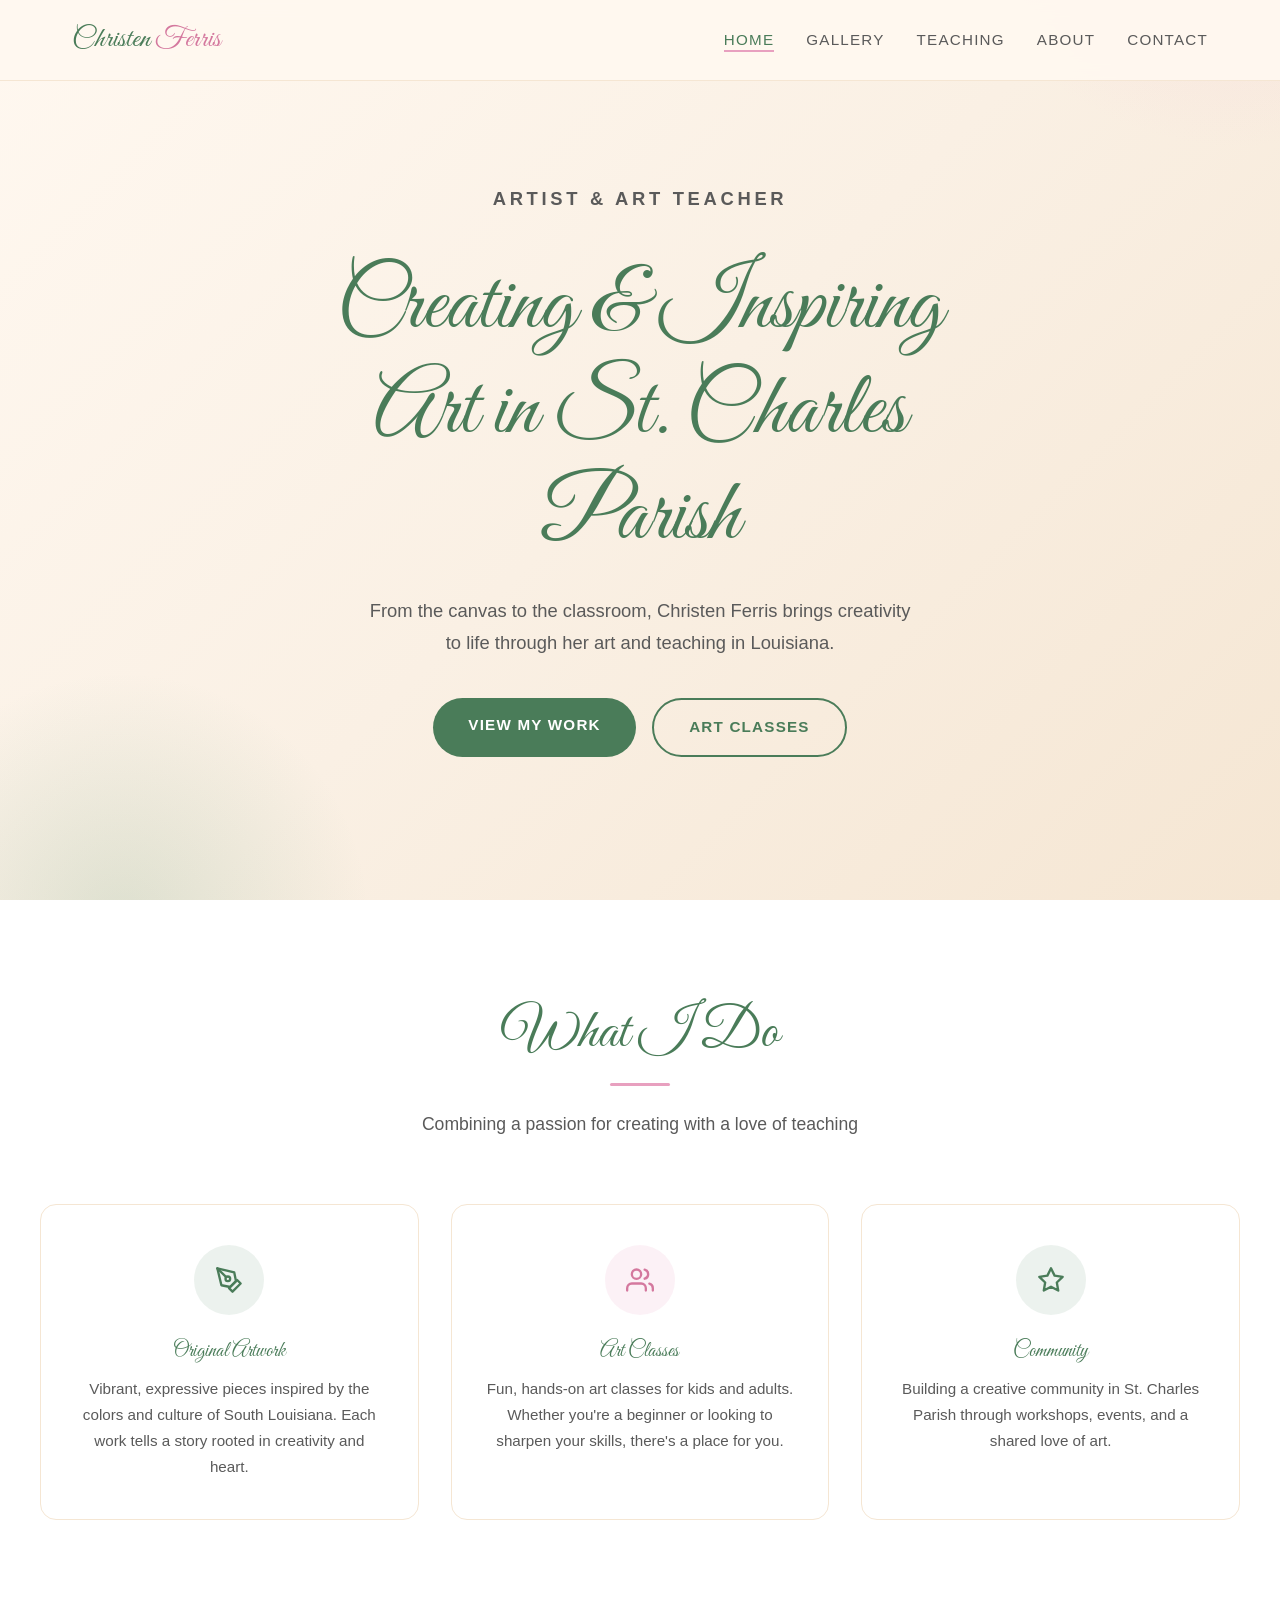
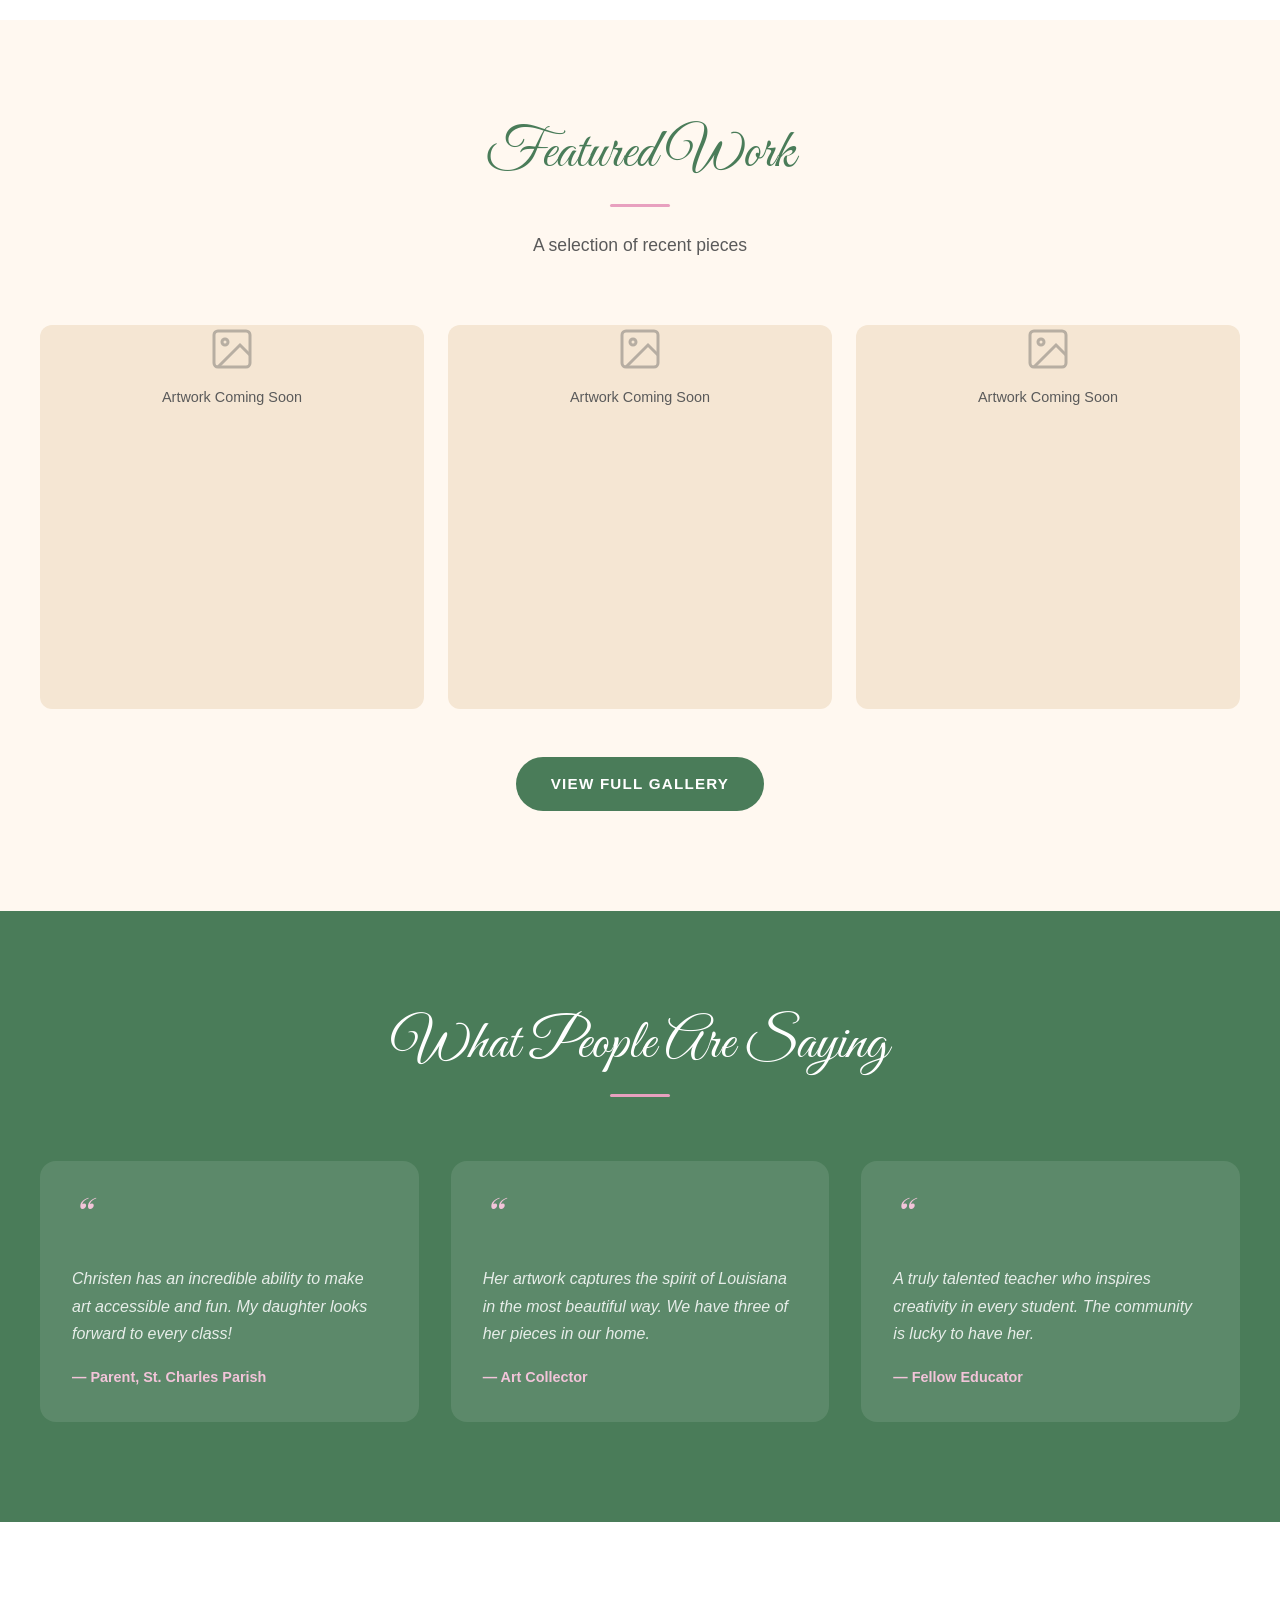
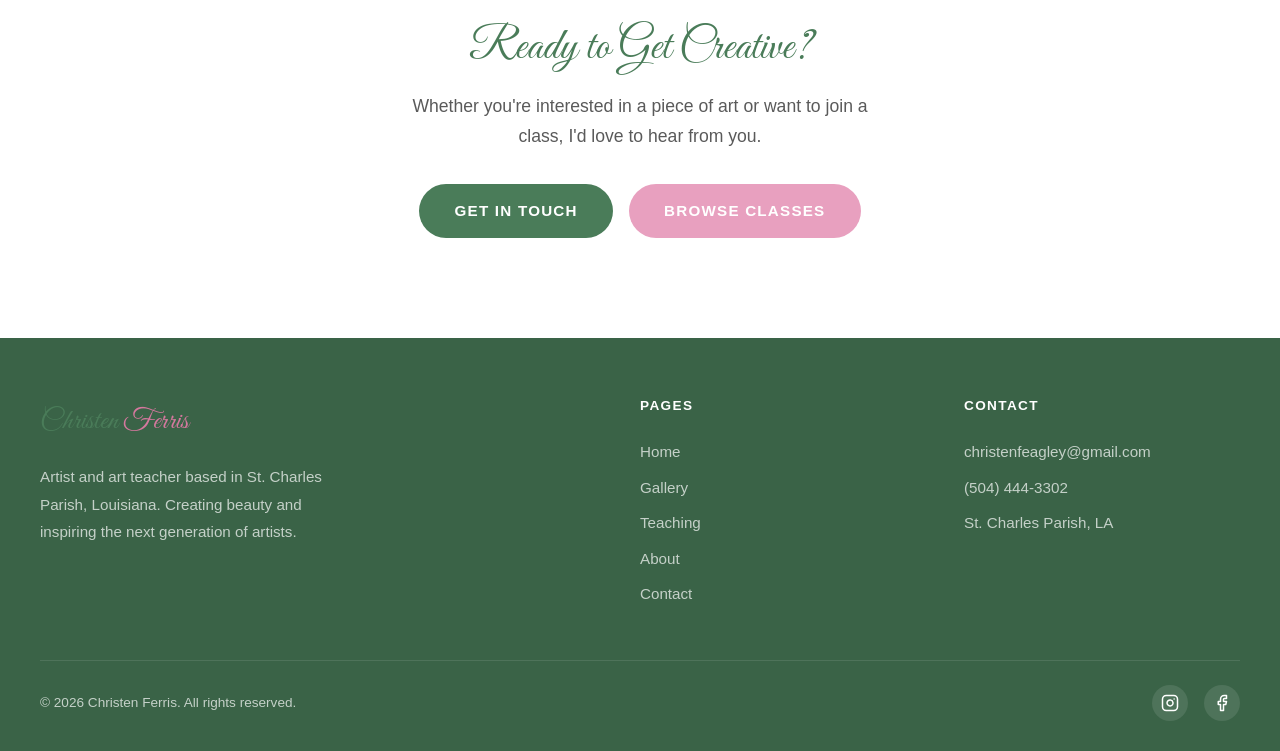
==== index.html @ b53e163c "Initial site for Crafted by Christen — artist portfolio and teaching site Multi-page site with Home," ====
<!DOCTYPE html>
<html lang="en">
<head>
  <meta charset="UTF-8">
  <meta name="viewport" content="width=device-width, initial-scale=1.0">
  <title>Christen Ferris | Artist & Art Teacher | St. Charles Parish, LA</title>
  <meta name="description" content="Christen Ferris is an artist and art teacher in St. Charles Parish, Louisiana. Explore her artwork and learn about art classes for all ages.">
  <link rel="stylesheet" href="styles.css">
</head>
<body>

  <nav class="nav" id="nav">
    <div class="nav-inner">
      <a href="index.html" class="nav-logo">Christen <span>Ferris</span></a>
      <ul class="nav-links" id="navLinks">
        <li><a href="index.html" class="active">Home</a></li>
        <li><a href="gallery.html">Gallery</a></li>
        <li><a href="teaching.html">Teaching</a></li>
        <li><a href="about.html">About</a></li>
        <li><a href="contact.html">Contact</a></li>
      </ul>
      <button class="nav-toggle" id="navToggle" aria-label="Toggle navigation">
        <span></span>
        <span></span>
        <span></span>
      </button>
    </div>
  </nav>

  <section class="hero">
    <div class="hero-content">
      <p class="hero-subtitle">Artist & Art Teacher</p>
      <h1>Creating & Inspiring Art in St. Charles Parish</h1>
      <p>From the canvas to the classroom, Christen Ferris brings creativity to life through her art and teaching in Louisiana.</p>
      <div class="btn-group">
        <a href="gallery.html" class="btn btn-primary">View My Work</a>
        <a href="teaching.html" class="btn btn-secondary">Art Classes</a>
      </div>
    </div>
  </section>

  <section class="section section-alt">
    <div class="container">
      <div class="section-header">
        <h2>What I Do</h2>
        <div class="accent-line"></div>
        <p>Combining a passion for creating with a love of teaching</p>
      </div>
      <div class="features">
        <div class="feature-card">
          <div class="feature-icon feature-icon-green">
            <svg width="28" height="28" viewBox="0 0 24 24" fill="none" stroke="currentColor" stroke-width="2" stroke-linecap="round" stroke-linejoin="round">
              <path d="M12 19l7-7 3 3-7 7-3-3z"/>
              <path d="M18 13l-1.5-7.5L2 2l3.5 14.5L13 18l5-5z"/>
              <path d="M2 2l7.586 7.586"/>
              <circle cx="11" cy="11" r="2"/>
            </svg>
          </div>
          <h3>Original Artwork</h3>
          <p>Vibrant, expressive pieces inspired by the colors and culture of South Louisiana. Each work tells a story rooted in creativity and heart.</p>
        </div>
        <div class="feature-card">
          <div class="feature-icon feature-icon-pink">
            <svg width="28" height="28" viewBox="0 0 24 24" fill="none" stroke="currentColor" stroke-width="2" stroke-linecap="round" stroke-linejoin="round">
              <path d="M17 21v-2a4 4 0 0 0-4-4H5a4 4 0 0 0-4 4v2"/>
              <circle cx="9" cy="7" r="4"/>
              <path d="M23 21v-2a4 4 0 0 0-3-3.87"/>
              <path d="M16 3.13a4 4 0 0 1 0 7.75"/>
            </svg>
          </div>
          <h3>Art Classes</h3>
          <p>Fun, hands-on art classes for kids and adults. Whether you're a beginner or looking to sharpen your skills, there's a place for you.</p>
        </div>
        <div class="feature-card">
          <div class="feature-icon feature-icon-green">
            <svg width="28" height="28" viewBox="0 0 24 24" fill="none" stroke="currentColor" stroke-width="2" stroke-linecap="round" stroke-linejoin="round">
              <polygon points="12 2 15.09 8.26 22 9.27 17 14.14 18.18 21.02 12 17.77 5.82 21.02 7 14.14 2 9.27 8.91 8.26 12 2"/>
            </svg>
          </div>
          <h3>Community</h3>
          <p>Building a creative community in St. Charles Parish through workshops, events, and a shared love of art.</p>
        </div>
      </div>
    </div>
  </section>

  <section class="section">
    <div class="container">
      <div class="section-header">
        <h2>Featured Work</h2>
        <div class="accent-line"></div>
        <p>A selection of recent pieces</p>
      </div>
      <div class="gallery-grid">
        <div class="gallery-item">
          <div class="gallery-placeholder">
            <svg viewBox="0 0 24 24" fill="none" stroke="currentColor" stroke-width="1.5"><rect x="3" y="3" width="18" height="18" rx="2"/><circle cx="8.5" cy="8.5" r="1.5"/><path d="M21 15l-5-5L5 21"/></svg>
            <span>Artwork Coming Soon</span>
          </div>
        </div>
        <div class="gallery-item">
          <div class="gallery-placeholder">
            <svg viewBox="0 0 24 24" fill="none" stroke="currentColor" stroke-width="1.5"><rect x="3" y="3" width="18" height="18" rx="2"/><circle cx="8.5" cy="8.5" r="1.5"/><path d="M21 15l-5-5L5 21"/></svg>
            <span>Artwork Coming Soon</span>
          </div>
        </div>
        <div class="gallery-item">
          <div class="gallery-placeholder">
            <svg viewBox="0 0 24 24" fill="none" stroke="currentColor" stroke-width="1.5"><rect x="3" y="3" width="18" height="18" rx="2"/><circle cx="8.5" cy="8.5" r="1.5"/><path d="M21 15l-5-5L5 21"/></svg>
            <span>Artwork Coming Soon</span>
          </div>
        </div>
      </div>
      <div style="text-align: center; margin-top: 3rem;">
        <a href="gallery.html" class="btn btn-primary">View Full Gallery</a>
      </div>
    </div>
  </section>

  <section class="section section-green">
    <div class="container">
      <div class="section-header">
        <h2>What People Are Saying</h2>
        <div class="accent-line"></div>
      </div>
      <div class="testimonials">
        <div class="testimonial-card">
          <div class="quote-mark">&ldquo;</div>
          <p>Christen has an incredible ability to make art accessible and fun. My daughter looks forward to every class!</p>
          <span class="testimonial-author">&mdash; Parent, St. Charles Parish</span>
        </div>
        <div class="testimonial-card">
          <div class="quote-mark">&ldquo;</div>
          <p>Her artwork captures the spirit of Louisiana in the most beautiful way. We have three of her pieces in our home.</p>
          <span class="testimonial-author">&mdash; Art Collector</span>
        </div>
        <div class="testimonial-card">
          <div class="quote-mark">&ldquo;</div>
          <p>A truly talented teacher who inspires creativity in every student. The community is lucky to have her.</p>
          <span class="testimonial-author">&mdash; Fellow Educator</span>
        </div>
      </div>
    </div>
  </section>

  <section class="section section-alt" style="text-align: center;">
    <div class="container">
      <h2 style="font-size: clamp(2rem, 4vw, 2.8rem); color: var(--green); margin-bottom: 1rem;">Ready to Get Creative?</h2>
      <p style="font-size: 1.1rem; color: var(--text-light); max-width: 500px; margin: 0 auto 2rem;">Whether you're interested in a piece of art or want to join a class, I'd love to hear from you.</p>
      <div class="btn-group">
        <a href="contact.html" class="btn btn-primary">Get in Touch</a>
        <a href="teaching.html" class="btn btn-pink">Browse Classes</a>
      </div>
    </div>
  </section>

  <footer class="footer">
    <div class="footer-inner">
      <div class="footer-brand">
        <a href="index.html" class="nav-logo">Christen <span>Ferris</span></a>
        <p>Artist and art teacher based in St. Charles Parish, Louisiana. Creating beauty and inspiring the next generation of artists.</p>
      </div>
      <div>
        <h4>Pages</h4>
        <ul class="footer-links">
          <li><a href="index.html">Home</a></li>
          <li><a href="gallery.html">Gallery</a></li>
          <li><a href="teaching.html">Teaching</a></li>
          <li><a href="about.html">About</a></li>
          <li><a href="contact.html">Contact</a></li>
        </ul>
      </div>
      <div>
        <h4>Contact</h4>
        <ul class="footer-links">
          <li><a href="mailto:christenfeagley@gmail.com">christenfeagley@gmail.com</a></li>
          <li><a href="tel:5044443302">(504) 444-3302</a></li>
          <li><a href="#">St. Charles Parish, LA</a></li>
        </ul>
      </div>
    </div>
    <div class="footer-bottom">
      <p>&copy; 2026 Christen Ferris. All rights reserved.</p>
      <div class="social-links">
        <a href="#" aria-label="Instagram">
          <svg width="18" height="18" viewBox="0 0 24 24" fill="none" stroke="currentColor" stroke-width="2" stroke-linecap="round" stroke-linejoin="round"><rect x="2" y="2" width="20" height="20" rx="5"/><path d="M16 11.37A4 4 0 1 1 12.63 8 4 4 0 0 1 16 11.37z"/><line x1="17.5" y1="6.5" x2="17.51" y2="6.5"/></svg>
        </a>
        <a href="#" aria-label="Facebook">
          <svg width="18" height="18" viewBox="0 0 24 24" fill="none" stroke="currentColor" stroke-width="2" stroke-linecap="round" stroke-linejoin="round"><path d="M18 2h-3a5 5 0 0 0-5 5v3H7v4h3v8h4v-8h3l1-4h-4V7a1 1 0 0 1 1-1h3z"/></svg>
        </a>
      </div>
    </div>
  </footer>

  <script>
    const nav = document.getElementById('nav');
    const navToggle = document.getElementById('navToggle');
    const navLinks = document.getElementById('navLinks');

    window.addEventListener('scroll', () => {
      nav.classList.toggle('scrolled', window.scrollY > 50);
    });

    navToggle.addEventListener('click', () => {
      navLinks.classList.toggle('open');
    });
  </script>

</body>
</html>
---- styles.css ----
@import url('https://fonts.googleapis.com/css2?family=Great+Vibes&display=swap');

:root {
  --green: #4A7C59;
  --green-dark: #3A6347;
  --green-light: #6B9E7A;
  --pink: #E8A0BF;
  --pink-dark: #D4789E;
  --pink-light: #F2C4D9;
  --cream: #FFF8F0;
  --cream-dark: #F5E6D3;
  --cream-mid: #FAF0E4;
  --text: #2C2C2C;
  --text-light: #5A5A5A;
  --white: #FFFFFF;
}

* {
  margin: 0;
  padding: 0;
  box-sizing: border-box;
}

html {
  scroll-behavior: smooth;
}

body {
  font-family: 'Century Gothic', 'AppleGothic', sans-serif;
  color: var(--text);
  background-color: var(--cream);
  line-height: 1.7;
  font-weight: 300;
}

h1, h2, h3, h4 {
  font-family: 'Great Vibes', 'Elegant Script', cursive;
  font-weight: 400;
  line-height: 1.2;
}

a {
  color: var(--green);
  text-decoration: none;
  transition: color 0.3s ease;
}

a:hover {
  color: var(--green-dark);
}

img {
  max-width: 100%;
  height: auto;
}

/* ── Navigation ── */

.nav {
  position: fixed;
  top: 0;
  left: 0;
  right: 0;
  z-index: 100;
  background: rgba(255, 248, 240, 0.95);
  backdrop-filter: blur(10px);
  border-bottom: 1px solid var(--cream-dark);
  transition: box-shadow 0.3s ease;
}

.nav.scrolled {
  box-shadow: 0 2px 20px rgba(0, 0, 0, 0.08);
}

.nav-inner {
  max-width: 1200px;
  margin: 0 auto;
  padding: 0 2rem;
  display: flex;
  align-items: center;
  justify-content: space-between;
  height: 80px;
}

.nav-logo {
  font-family: 'Great Vibes', 'Elegant Script', cursive;
  font-size: 1.8rem;
  font-weight: 400;
  color: var(--green);
}

.nav-logo span {
  color: var(--pink-dark);
}

.nav-links {
  display: flex;
  gap: 2rem;
  list-style: none;
}

.nav-links a {
  font-size: 0.95rem;
  font-weight: 400;
  color: var(--text-light);
  text-transform: uppercase;
  letter-spacing: 0.08em;
  position: relative;
  padding: 0.25rem 0;
}

.nav-links a::after {
  content: '';
  position: absolute;
  bottom: 0;
  left: 0;
  width: 0;
  height: 2px;
  background: var(--pink);
  transition: width 0.3s ease;
}

.nav-links a:hover,
.nav-links a.active {
  color: var(--green);
}

.nav-links a:hover::after,
.nav-links a.active::after {
  width: 100%;
}

.nav-toggle {
  display: none;
  flex-direction: column;
  gap: 5px;
  cursor: pointer;
  background: none;
  border: none;
  padding: 0.5rem;
}

.nav-toggle span {
  display: block;
  width: 24px;
  height: 2px;
  background: var(--green);
  transition: all 0.3s ease;
}

/* ── Hero Section ── */

.hero {
  min-height: 100vh;
  display: flex;
  align-items: center;
  justify-content: center;
  text-align: center;
  padding: 120px 2rem 80px;
  background: linear-gradient(135deg, var(--cream) 0%, var(--cream-mid) 50%, var(--cream-dark) 100%);
  position: relative;
  overflow: hidden;
}

.hero::before {
  content: '';
  position: absolute;
  top: -50%;
  right: -20%;
  width: 600px;
  height: 600px;
  background: radial-gradient(circle, var(--pink-light) 0%, transparent 70%);
  opacity: 0.4;
  border-radius: 50%;
}

.hero::after {
  content: '';
  position: absolute;
  bottom: -30%;
  left: -10%;
  width: 500px;
  height: 500px;
  background: radial-gradient(circle, var(--green-light) 0%, transparent 70%);
  opacity: 0.2;
  border-radius: 50%;
}

.hero-content {
  position: relative;
  z-index: 1;
  max-width: 700px;
}

.hero-subtitle {
  font-family: 'Century Gothic', 'AppleGothic', sans-serif;
  font-size: 1rem;
  font-weight: 600;
  text-transform: uppercase;
  letter-spacing: 0.2em;
  color: var(--pink-dark);
  margin-bottom: 1rem;
}

.hero h1 {
  font-size: clamp(3rem, 7vw, 5.5rem);
  color: var(--green);
  margin-bottom: 1.5rem;
}

.hero p {
  font-size: 1.15rem;
  color: var(--text-light);
  max-width: 550px;
  margin: 0 auto 2.5rem;
}

.btn {
  display: inline-block;
  padding: 0.9rem 2.2rem;
  border-radius: 50px;
  font-family: 'Century Gothic', 'AppleGothic', sans-serif;
  font-size: 0.95rem;
  font-weight: 600;
  text-transform: uppercase;
  letter-spacing: 0.08em;
  transition: all 0.3s ease;
  cursor: pointer;
  border: none;
}

.btn-primary {
  background: var(--green);
  color: var(--white);
}

.btn-primary:hover {
  background: var(--green-dark);
  color: var(--white);
  transform: translateY(-2px);
  box-shadow: 0 6px 20px rgba(74, 124, 89, 0.3);
}

.btn-secondary {
  background: transparent;
  color: var(--green);
  border: 2px solid var(--green);
}

.btn-secondary:hover {
  background: var(--green);
  color: var(--white);
  transform: translateY(-2px);
}

.btn-pink {
  background: var(--pink);
  color: var(--white);
}

.btn-pink:hover {
  background: var(--pink-dark);
  color: var(--white);
  transform: translateY(-2px);
  box-shadow: 0 6px 20px rgba(232, 160, 191, 0.3);
}

.btn-group {
  display: flex;
  gap: 1rem;
  justify-content: center;
  flex-wrap: wrap;
}

/* ── Sections ── */

.section {
  padding: 100px 2rem;
}

.section-alt {
  background: var(--white);
}

.section-green {
  background: var(--green);
  color: var(--white);
}

.section-green h2,
.section-green h3 {
  color: var(--white);
}

.section-green p {
  color: rgba(255, 255, 255, 0.85);
}

.container {
  max-width: 1200px;
  margin: 0 auto;
}

.section-header {
  text-align: center;
  margin-bottom: 4rem;
}

.section-header h2 {
  font-size: clamp(2.5rem, 5vw, 3.5rem);
  color: var(--green);
  margin-bottom: 1rem;
}

.section-green .section-header h2 {
  color: var(--white);
}

.section-header .accent-line {
  width: 60px;
  height: 3px;
  background: var(--pink);
  margin: 0 auto 1.5rem;
  border-radius: 2px;
}

.section-header p {
  font-size: 1.1rem;
  color: var(--text-light);
  max-width: 600px;
  margin: 0 auto;
}

/* ── Gallery Grid ── */

.gallery-grid {
  display: grid;
  grid-template-columns: repeat(auto-fill, minmax(300px, 1fr));
  gap: 1.5rem;
}

.gallery-item {
  position: relative;
  overflow: hidden;
  border-radius: 12px;
  aspect-ratio: 1;
  background: var(--cream-dark);
  cursor: pointer;
}

.gallery-item img {
  width: 100%;
  height: 100%;
  object-fit: cover;
  transition: transform 0.5s ease;
}

.gallery-item:hover img {
  transform: scale(1.05);
}

.gallery-overlay {
  position: absolute;
  inset: 0;
  background: linear-gradient(to top, rgba(44, 44, 44, 0.7) 0%, transparent 50%);
  display: flex;
  align-items: flex-end;
  padding: 1.5rem;
  opacity: 0;
  transition: opacity 0.3s ease;
}

.gallery-item:hover .gallery-overlay {
  opacity: 1;
}

.gallery-overlay h3 {
  color: var(--white);
  font-size: 1.2rem;
}

.gallery-overlay p {
  color: rgba(255, 255, 255, 0.8);
  font-size: 0.85rem;
  margin-top: 0.25rem;
}

.gallery-placeholder {
  display: flex;
  align-items: center;
  justify-content: center;
  flex-direction: column;
  gap: 0.75rem;
  color: var(--text-light);
  font-size: 0.9rem;
}

.gallery-placeholder svg {
  width: 48px;
  height: 48px;
  opacity: 0.4;
}

/* ── Feature Cards ── */

.features {
  display: grid;
  grid-template-columns: repeat(auto-fit, minmax(280px, 1fr));
  gap: 2rem;
}

.feature-card {
  background: var(--white);
  border-radius: 16px;
  padding: 2.5rem 2rem;
  text-align: center;
  transition: transform 0.3s ease, box-shadow 0.3s ease;
  border: 1px solid var(--cream-dark);
}

.feature-card:hover {
  transform: translateY(-4px);
  box-shadow: 0 12px 40px rgba(0, 0, 0, 0.08);
}

.feature-icon {
  width: 70px;
  height: 70px;
  border-radius: 50%;
  display: flex;
  align-items: center;
  justify-content: center;
  margin: 0 auto 1.5rem;
  font-size: 1.8rem;
}

.feature-icon-green {
  background: rgba(74, 124, 89, 0.1);
  color: var(--green);
}

.feature-icon-pink {
  background: rgba(232, 160, 191, 0.15);
  color: var(--pink-dark);
}

.feature-card h3 {
  font-size: 1.3rem;
  color: var(--green);
  margin-bottom: 0.75rem;
}

.feature-card p {
  color: var(--text-light);
  font-size: 0.95rem;
}

/* ── Teaching Page ── */

.class-list {
  display: grid;
  grid-template-columns: repeat(auto-fit, minmax(340px, 1fr));
  gap: 2rem;
}

.class-card {
  background: var(--white);
  border-radius: 16px;
  overflow: hidden;
  border: 1px solid var(--cream-dark);
  transition: transform 0.3s ease, box-shadow 0.3s ease;
}

.class-card:hover {
  transform: translateY(-4px);
  box-shadow: 0 12px 40px rgba(0, 0, 0, 0.08);
}

.class-image {
  height: 200px;
  background: var(--cream-dark);
  display: flex;
  align-items: center;
  justify-content: center;
  color: var(--text-light);
  font-size: 0.9rem;
}

.class-info {
  padding: 2rem;
}

.class-tag {
  display: inline-block;
  padding: 0.3rem 0.8rem;
  border-radius: 50px;
  font-size: 0.75rem;
  font-weight: 600;
  text-transform: uppercase;
  letter-spacing: 0.05em;
  margin-bottom: 0.75rem;
}

.tag-kids {
  background: rgba(232, 160, 191, 0.15);
  color: var(--pink-dark);
}

.tag-adults {
  background: rgba(74, 124, 89, 0.1);
  color: var(--green);
}

.tag-all {
  background: var(--cream-dark);
  color: var(--text-light);
}

.class-info h3 {
  font-size: 1.3rem;
  color: var(--green);
  margin-bottom: 0.5rem;
}

.class-info p {
  color: var(--text-light);
  font-size: 0.95rem;
  margin-bottom: 1rem;
}

.class-details {
  display: flex;
  gap: 1.5rem;
  font-size: 0.85rem;
  color: var(--text-light);
}

.class-details span {
  display: flex;
  align-items: center;
  gap: 0.35rem;
}

/* ── About Page ── */

.about-grid {
  display: grid;
  grid-template-columns: 1fr 1fr;
  gap: 4rem;
  align-items: center;
}

.about-image {
  border-radius: 16px;
  overflow: hidden;
  aspect-ratio: 4/5;
  background: var(--cream-dark);
  display: flex;
  align-items: center;
  justify-content: center;
  color: var(--text-light);
}

.about-text h2 {
  font-size: 2.5rem;
  color: var(--green);
  margin-bottom: 1.5rem;
}

.about-text p {
  color: var(--text-light);
  margin-bottom: 1.25rem;
  font-size: 1.05rem;
}

.about-text .highlight {
  color: var(--pink-dark);
  font-weight: 600;
}

/* ── Contact ── */

.contact-grid {
  display: grid;
  grid-template-columns: 1fr 1fr;
  gap: 4rem;
}

.contact-info h3 {
  font-size: 1.5rem;
  color: var(--green);
  margin-bottom: 1rem;
}

.contact-info p {
  color: var(--text-light);
  margin-bottom: 2rem;
  font-size: 1.05rem;
}

.contact-detail {
  display: flex;
  align-items: flex-start;
  gap: 1rem;
  margin-bottom: 1.5rem;
}

.contact-detail-icon {
  width: 44px;
  height: 44px;
  border-radius: 50%;
  background: rgba(74, 124, 89, 0.1);
  display: flex;
  align-items: center;
  justify-content: center;
  flex-shrink: 0;
  color: var(--green);
}

.contact-detail h4 {
  font-family: 'Century Gothic', 'AppleGothic', sans-serif;
  font-size: 0.85rem;
  font-weight: 600;
  text-transform: uppercase;
  letter-spacing: 0.05em;
  color: var(--text-light);
  margin-bottom: 0.25rem;
}

.contact-detail p {
  margin: 0;
  font-size: 1rem;
  color: var(--text);
}

.contact-form {
  background: var(--white);
  border-radius: 16px;
  padding: 2.5rem;
  border: 1px solid var(--cream-dark);
}

.form-group {
  margin-bottom: 1.5rem;
}

.form-group label {
  display: block;
  font-size: 0.85rem;
  font-weight: 600;
  text-transform: uppercase;
  letter-spacing: 0.05em;
  color: var(--text-light);
  margin-bottom: 0.5rem;
}

.form-group input,
.form-group textarea,
.form-group select {
  width: 100%;
  padding: 0.85rem 1rem;
  border: 1px solid var(--cream-dark);
  border-radius: 8px;
  font-family: 'Century Gothic', 'AppleGothic', sans-serif;
  font-size: 1rem;
  color: var(--text);
  background: var(--cream);
  transition: border-color 0.3s ease, box-shadow 0.3s ease;
}

.form-group input:focus,
.form-group textarea:focus,
.form-group select:focus {
  outline: none;
  border-color: var(--green-light);
  box-shadow: 0 0 0 3px rgba(74, 124, 89, 0.1);
}

.form-group textarea {
  resize: vertical;
  min-height: 120px;
}

/* ── Testimonials ── */

.testimonials {
  display: grid;
  grid-template-columns: repeat(auto-fit, minmax(300px, 1fr));
  gap: 2rem;
}

.testimonial-card {
  background: var(--cream);
  border-radius: 16px;
  padding: 2rem;
  position: relative;
}

.section-green .testimonial-card {
  background: rgba(255, 255, 255, 0.1);
}

.testimonial-card .quote-mark {
  font-family: 'Great Vibes', 'Elegant Script', cursive;
  font-size: 4rem;
  color: var(--pink);
  line-height: 1;
  margin-bottom: 0.5rem;
}

.section-green .testimonial-card .quote-mark {
  color: var(--pink-light);
}

.testimonial-card p {
  font-style: italic;
  margin-bottom: 1rem;
  font-size: 1rem;
}

.testimonial-author {
  font-weight: 600;
  font-size: 0.9rem;
  color: var(--green);
}

.section-green .testimonial-author {
  color: var(--pink-light);
}

/* ── Footer ── */

.footer {
  background: var(--green-dark);
  color: rgba(255, 255, 255, 0.7);
  padding: 60px 2rem 30px;
}

.footer-inner {
  max-width: 1200px;
  margin: 0 auto;
  display: grid;
  grid-template-columns: 2fr 1fr 1fr;
  gap: 3rem;
}

.footer-brand .nav-logo {
  margin-bottom: 1rem;
  display: inline-block;
}

.footer-brand p {
  font-size: 0.95rem;
  max-width: 300px;
  line-height: 1.8;
}

.footer h4 {
  font-family: 'Century Gothic', 'AppleGothic', sans-serif;
  font-size: 0.85rem;
  font-weight: 600;
  text-transform: uppercase;
  letter-spacing: 0.1em;
  color: var(--white);
  margin-bottom: 1.25rem;
}

.footer-links {
  list-style: none;
}

.footer-links a {
  color: rgba(255, 255, 255, 0.7);
  font-size: 0.95rem;
  display: block;
  padding: 0.3rem 0;
  transition: color 0.3s ease;
}

.footer-links a:hover {
  color: var(--pink-light);
}

.footer-bottom {
  max-width: 1200px;
  margin: 3rem auto 0;
  padding-top: 1.5rem;
  border-top: 1px solid rgba(255, 255, 255, 0.1);
  display: flex;
  justify-content: space-between;
  align-items: center;
  font-size: 0.85rem;
}

.social-links {
  display: flex;
  gap: 1rem;
}

.social-links a {
  width: 36px;
  height: 36px;
  border-radius: 50%;
  background: rgba(255, 255, 255, 0.1);
  display: flex;
  align-items: center;
  justify-content: center;
  color: var(--white);
  transition: background 0.3s ease;
}

.social-links a:hover {
  background: var(--pink);
}

/* ── Responsive ── */

@media (max-width: 768px) {
  .nav-links {
    display: none;
    position: absolute;
    top: 80px;
    left: 0;
    right: 0;
    background: var(--cream);
    flex-direction: column;
    padding: 2rem;
    gap: 1rem;
    border-bottom: 1px solid var(--cream-dark);
    box-shadow: 0 10px 30px rgba(0, 0, 0, 0.1);
  }

  .nav-links.open {
    display: flex;
  }

  .nav-toggle {
    display: flex;
  }

  .hero {
    min-height: auto;
    padding: 140px 1.5rem 80px;
  }

  .section {
    padding: 60px 1.5rem;
  }

  .about-grid,
  .contact-grid {
    grid-template-columns: 1fr;
    gap: 2rem;
  }

  .footer-inner {
    grid-template-columns: 1fr;
    gap: 2rem;
  }

  .footer-bottom {
    flex-direction: column;
    gap: 1rem;
    text-align: center;
  }

  .gallery-grid {
    grid-template-columns: repeat(auto-fill, minmax(250px, 1fr));
  }

  .class-list {
    grid-template-columns: 1fr;
  }
}
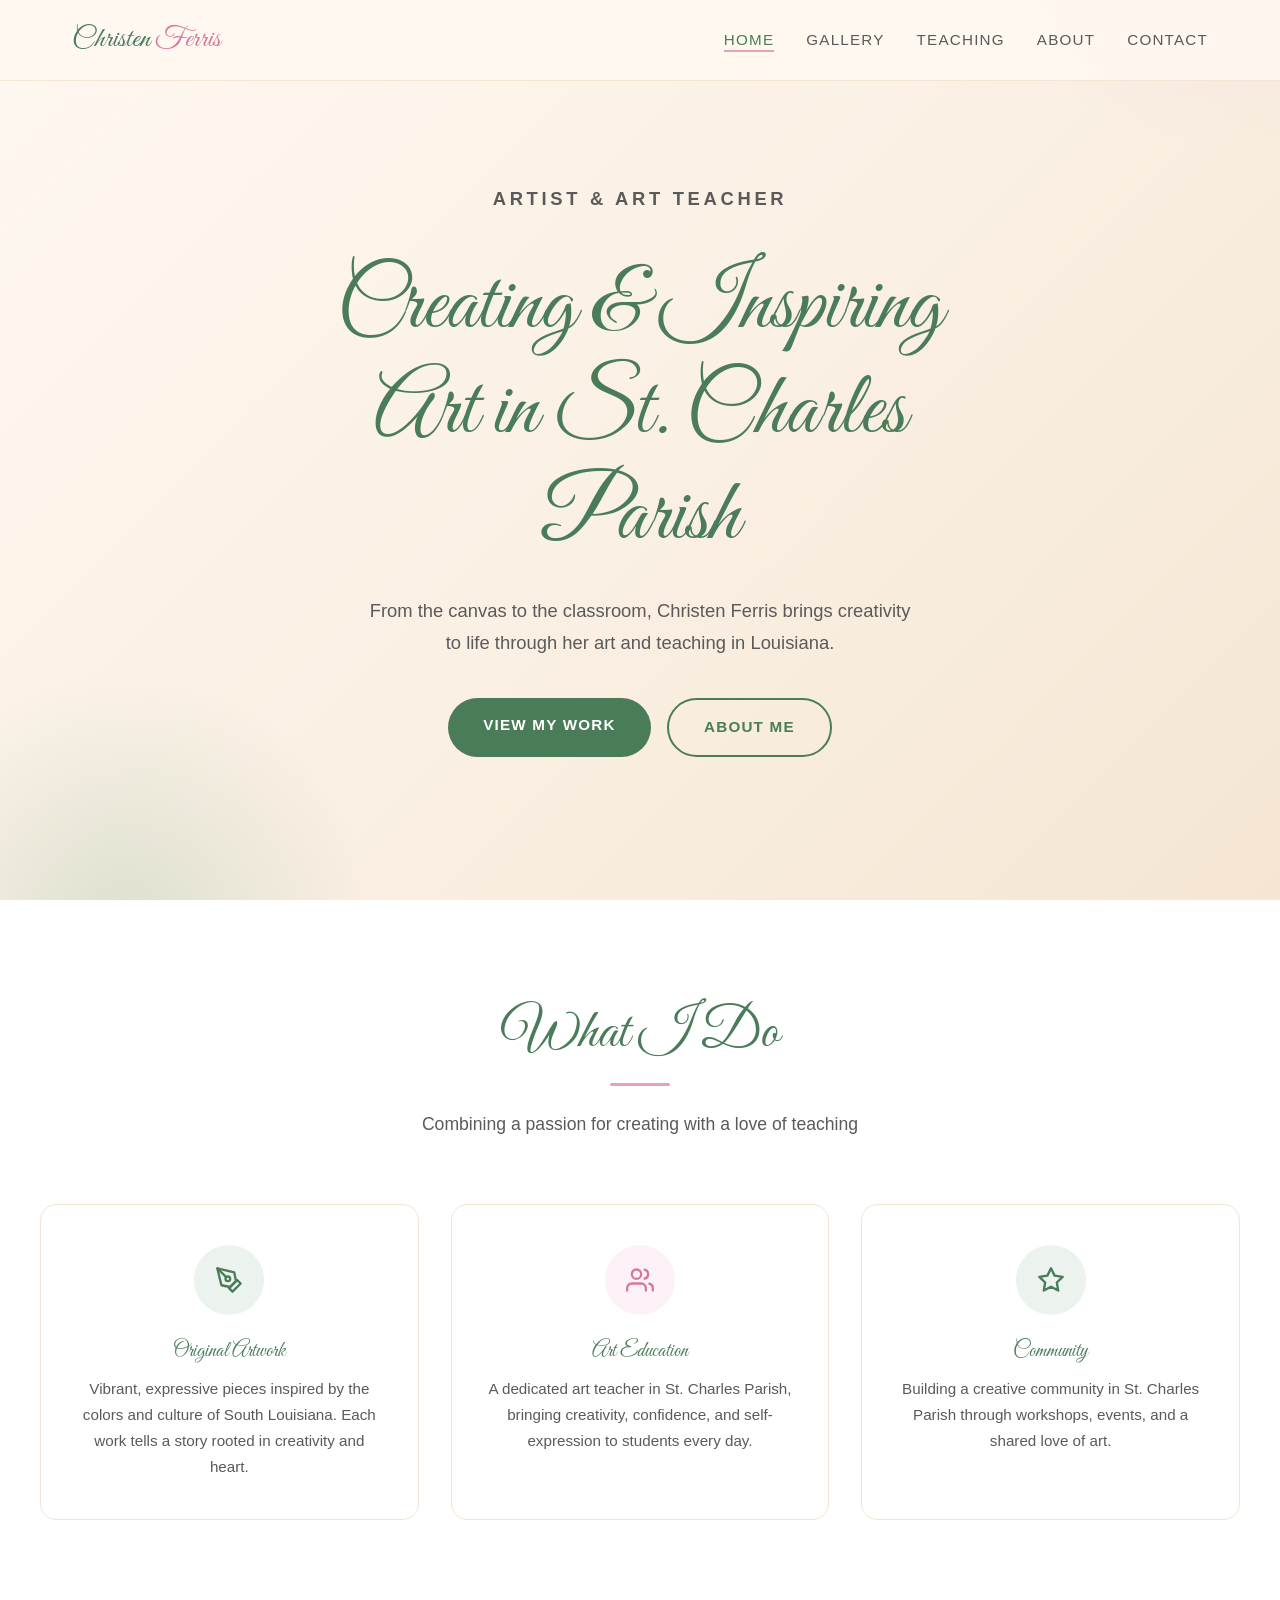
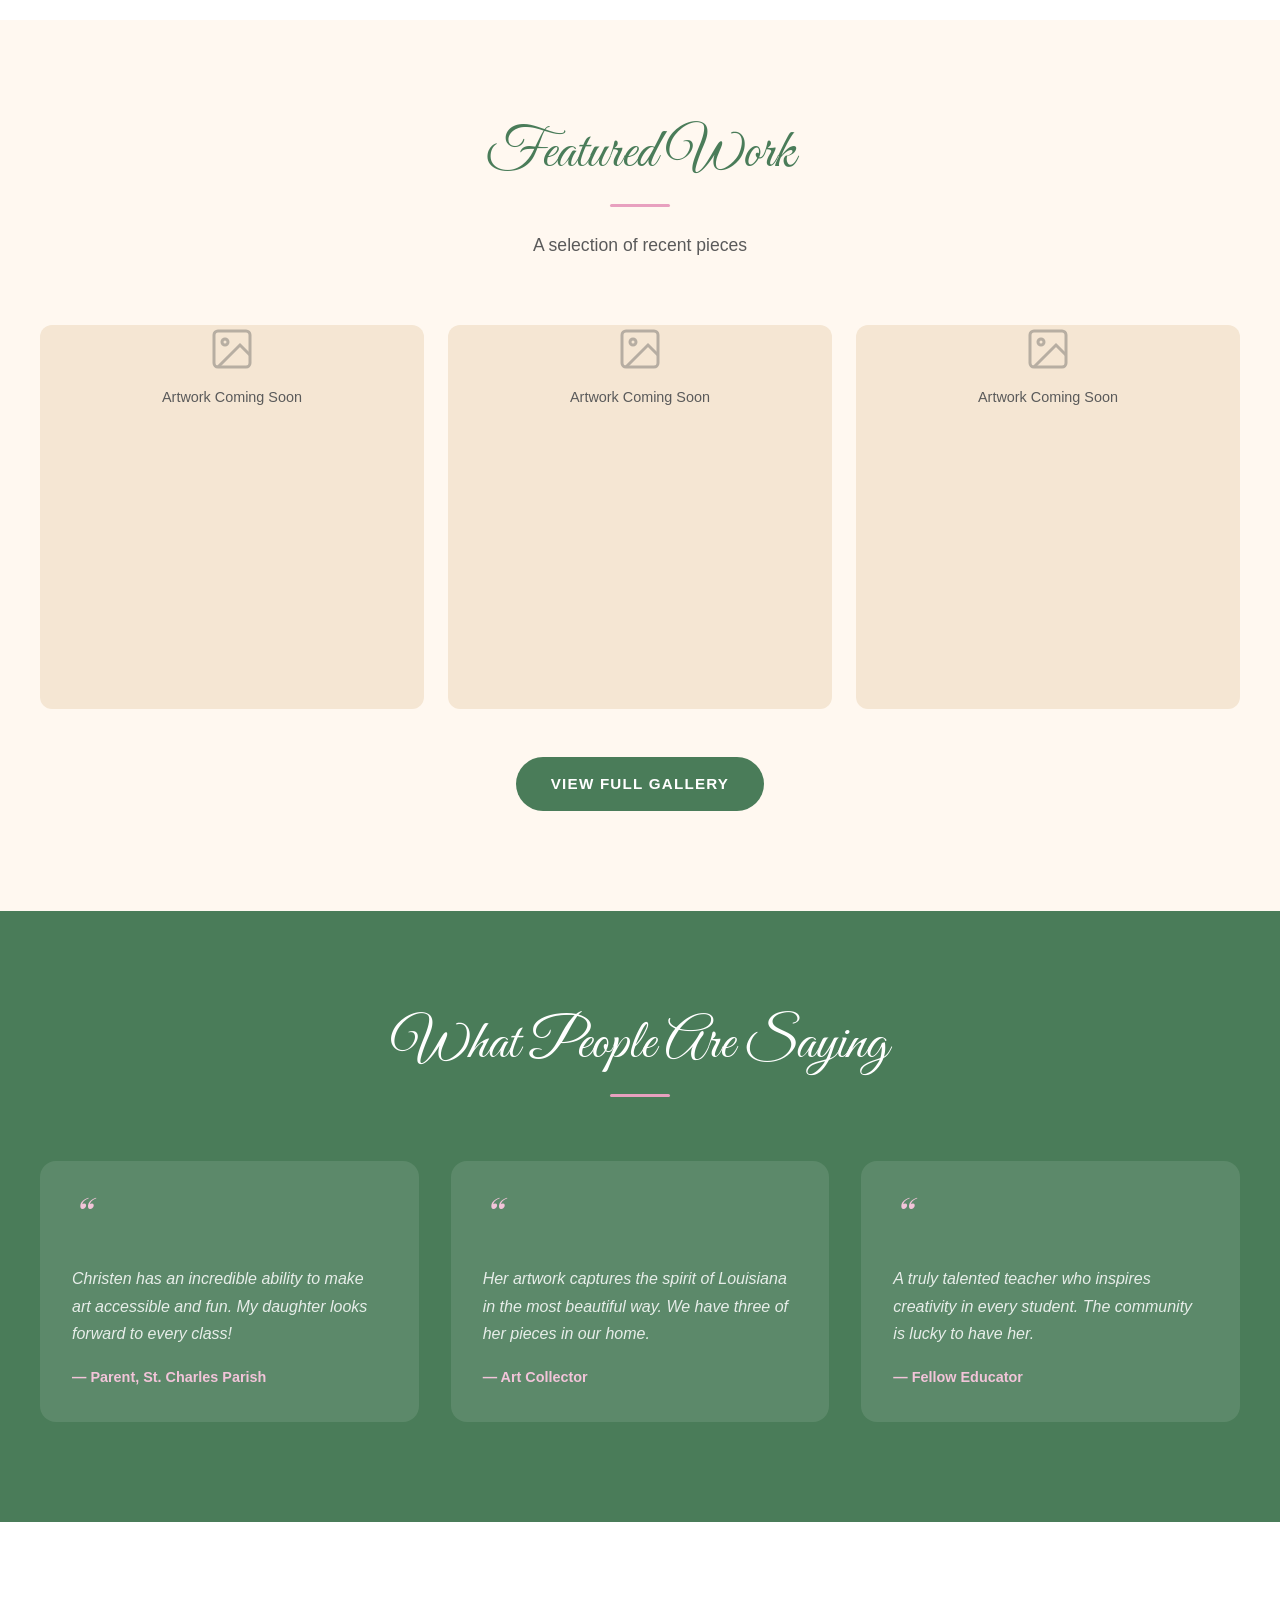
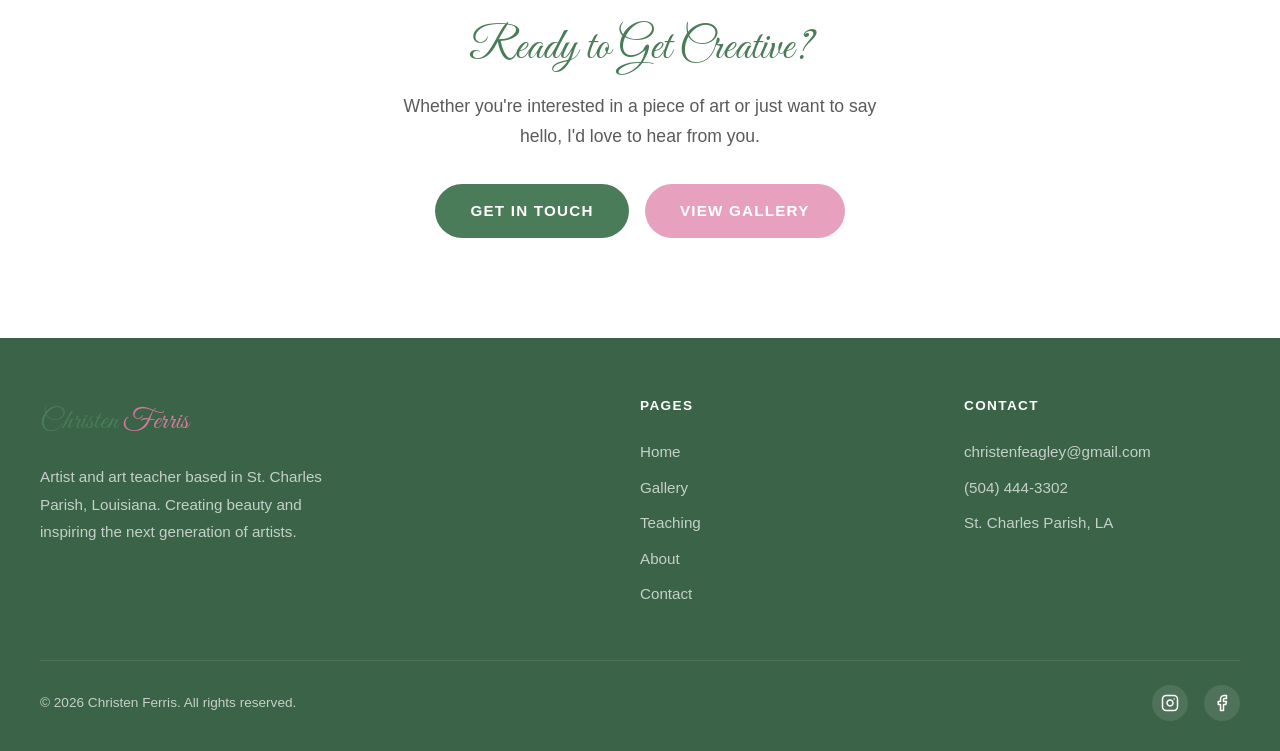
==== commit 0477cdf3: "Reframe teaching page to showcase school career, remove private class offerings Teaching page now hi" ====
--- a/index.html
+++ b/index.html
@@ -4,7 +4,7 @@
   <meta charset="UTF-8">
   <meta name="viewport" content="width=device-width, initial-scale=1.0">
   <title>Christen Ferris | Artist & Art Teacher | St. Charles Parish, LA</title>
-  <meta name="description" content="Christen Ferris is an artist and art teacher in St. Charles Parish, Louisiana. Explore her artwork and learn about art classes for all ages.">
+  <meta name="description" content="Christen Ferris is an artist and art teacher in St. Charles Parish, Louisiana. Explore her artwork and learn about her passion for teaching.">
   <link rel="stylesheet" href="styles.css">
 </head>
 <body>
@@ -34,7 +34,7 @@
       <p>From the canvas to the classroom, Christen Ferris brings creativity to life through her art and teaching in Louisiana.</p>
       <div class="btn-group">
         <a href="gallery.html" class="btn btn-primary">View My Work</a>
-        <a href="teaching.html" class="btn btn-secondary">Art Classes</a>
+        <a href="about.html" class="btn btn-secondary">About Me</a>
       </div>
     </div>
   </section>
@@ -68,8 +68,8 @@
               <path d="M16 3.13a4 4 0 0 1 0 7.75"/>
             </svg>
           </div>
-          <h3>Art Classes</h3>
-          <p>Fun, hands-on art classes for kids and adults. Whether you're a beginner or looking to sharpen your skills, there's a place for you.</p>
+          <h3>Art Education</h3>
+          <p>A dedicated art teacher in St. Charles Parish, bringing creativity, confidence, and self-expression to students every day.</p>
         </div>
         <div class="feature-card">
           <div class="feature-icon feature-icon-green">
@@ -146,10 +146,10 @@
   <section class="section section-alt" style="text-align: center;">
     <div class="container">
       <h2 style="font-size: clamp(2rem, 4vw, 2.8rem); color: var(--green); margin-bottom: 1rem;">Ready to Get Creative?</h2>
-      <p style="font-size: 1.1rem; color: var(--text-light); max-width: 500px; margin: 0 auto 2rem;">Whether you're interested in a piece of art or want to join a class, I'd love to hear from you.</p>
+      <p style="font-size: 1.1rem; color: var(--text-light); max-width: 500px; margin: 0 auto 2rem;">Whether you're interested in a piece of art or just want to say hello, I'd love to hear from you.</p>
       <div class="btn-group">
         <a href="contact.html" class="btn btn-primary">Get in Touch</a>
-        <a href="teaching.html" class="btn btn-pink">Browse Classes</a>
+        <a href="gallery.html" class="btn btn-pink">View Gallery</a>
       </div>
     </div>
   </section>
--- a/styles.css
+++ b/styles.css
@@ -553,7 +553,7 @@
 .about-image {
   border-radius: 16px;
   overflow: hidden;
-  aspect-ratio: 4/5;
+  aspect-ratio: 2/3;
   background: var(--cream-dark);
   display: flex;
   align-items: center;
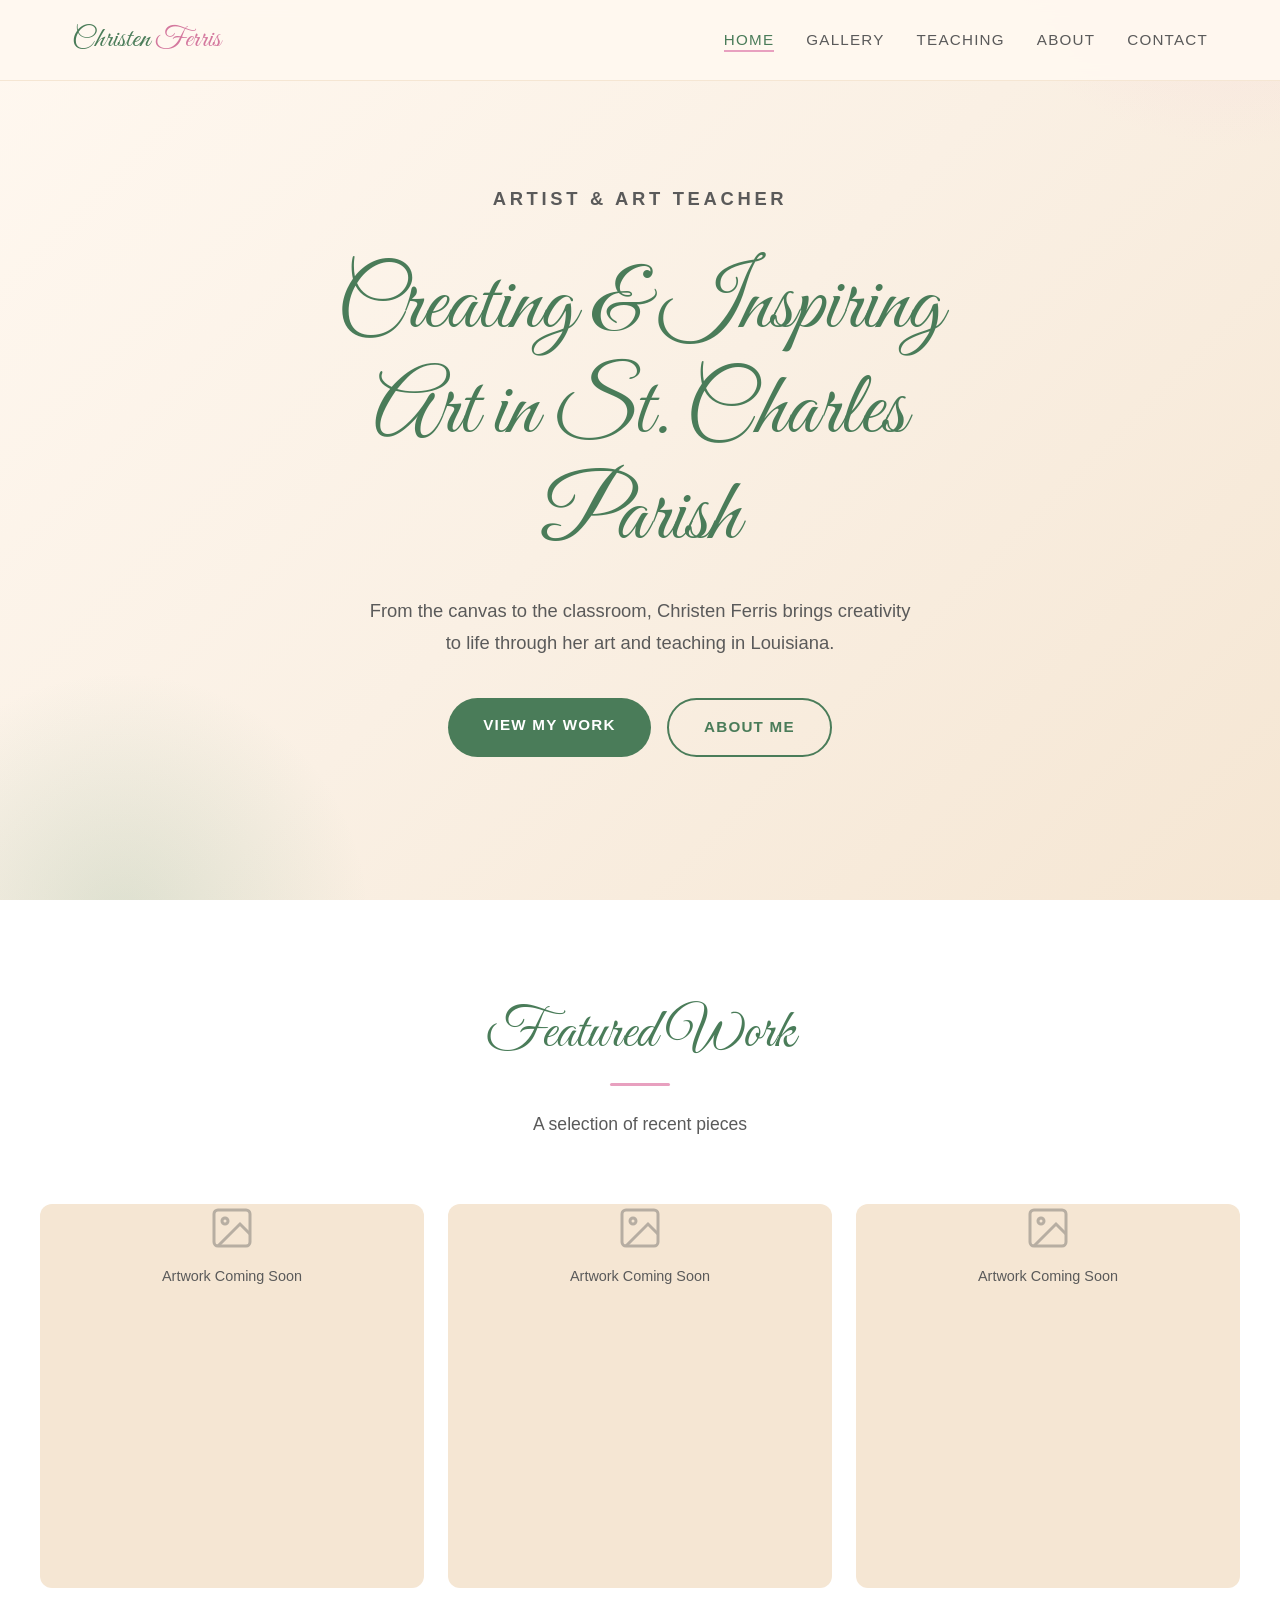
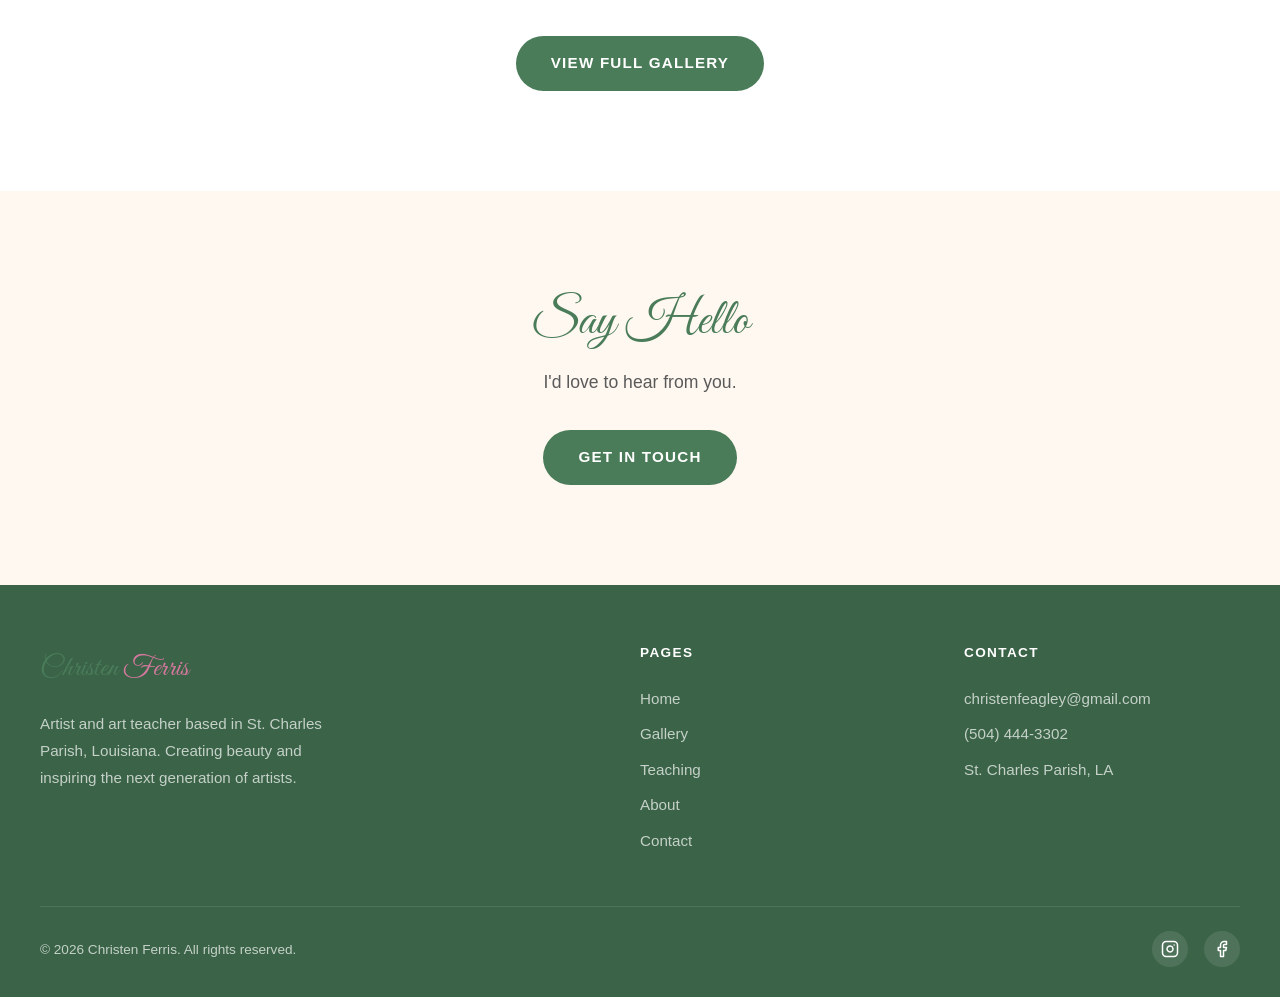
==== commit e14bc21b: "Simplify site to art showcase, about, and contact Remove service-oriented content: feature cards, te" ====
--- a/index.html
+++ b/index.html
@@ -42,51 +42,6 @@
   <section class="section section-alt">
     <div class="container">
       <div class="section-header">
-        <h2>What I Do</h2>
-        <div class="accent-line"></div>
-        <p>Combining a passion for creating with a love of teaching</p>
-      </div>
-      <div class="features">
-        <div class="feature-card">
-          <div class="feature-icon feature-icon-green">
-            <svg width="28" height="28" viewBox="0 0 24 24" fill="none" stroke="currentColor" stroke-width="2" stroke-linecap="round" stroke-linejoin="round">
-              <path d="M12 19l7-7 3 3-7 7-3-3z"/>
-              <path d="M18 13l-1.5-7.5L2 2l3.5 14.5L13 18l5-5z"/>
-              <path d="M2 2l7.586 7.586"/>
-              <circle cx="11" cy="11" r="2"/>
-            </svg>
-          </div>
-          <h3>Original Artwork</h3>
-          <p>Vibrant, expressive pieces inspired by the colors and culture of South Louisiana. Each work tells a story rooted in creativity and heart.</p>
-        </div>
-        <div class="feature-card">
-          <div class="feature-icon feature-icon-pink">
-            <svg width="28" height="28" viewBox="0 0 24 24" fill="none" stroke="currentColor" stroke-width="2" stroke-linecap="round" stroke-linejoin="round">
-              <path d="M17 21v-2a4 4 0 0 0-4-4H5a4 4 0 0 0-4 4v2"/>
-              <circle cx="9" cy="7" r="4"/>
-              <path d="M23 21v-2a4 4 0 0 0-3-3.87"/>
-              <path d="M16 3.13a4 4 0 0 1 0 7.75"/>
-            </svg>
-          </div>
-          <h3>Art Education</h3>
-          <p>A dedicated art teacher in St. Charles Parish, bringing creativity, confidence, and self-expression to students every day.</p>
-        </div>
-        <div class="feature-card">
-          <div class="feature-icon feature-icon-green">
-            <svg width="28" height="28" viewBox="0 0 24 24" fill="none" stroke="currentColor" stroke-width="2" stroke-linecap="round" stroke-linejoin="round">
-              <polygon points="12 2 15.09 8.26 22 9.27 17 14.14 18.18 21.02 12 17.77 5.82 21.02 7 14.14 2 9.27 8.91 8.26 12 2"/>
-            </svg>
-          </div>
-          <h3>Community</h3>
-          <p>Building a creative community in St. Charles Parish through workshops, events, and a shared love of art.</p>
-        </div>
-      </div>
-    </div>
-  </section>
-
-  <section class="section">
-    <div class="container">
-      <div class="section-header">
         <h2>Featured Work</h2>
         <div class="accent-line"></div>
         <p>A selection of recent pieces</p>
@@ -117,40 +72,11 @@
     </div>
   </section>
 
-  <section class="section section-green">
+  <section class="section" style="text-align: center;">
     <div class="container">
-      <div class="section-header">
-        <h2>What People Are Saying</h2>
-        <div class="accent-line"></div>
-      </div>
-      <div class="testimonials">
-        <div class="testimonial-card">
-          <div class="quote-mark">&ldquo;</div>
-          <p>Christen has an incredible ability to make art accessible and fun. My daughter looks forward to every class!</p>
-          <span class="testimonial-author">&mdash; Parent, St. Charles Parish</span>
-        </div>
-        <div class="testimonial-card">
-          <div class="quote-mark">&ldquo;</div>
-          <p>Her artwork captures the spirit of Louisiana in the most beautiful way. We have three of her pieces in our home.</p>
-          <span class="testimonial-author">&mdash; Art Collector</span>
-        </div>
-        <div class="testimonial-card">
-          <div class="quote-mark">&ldquo;</div>
-          <p>A truly talented teacher who inspires creativity in every student. The community is lucky to have her.</p>
-          <span class="testimonial-author">&mdash; Fellow Educator</span>
-        </div>
-      </div>
-    </div>
-  </section>
-
-  <section class="section section-alt" style="text-align: center;">
-    <div class="container">
-      <h2 style="font-size: clamp(2rem, 4vw, 2.8rem); color: var(--green); margin-bottom: 1rem;">Ready to Get Creative?</h2>
-      <p style="font-size: 1.1rem; color: var(--text-light); max-width: 500px; margin: 0 auto 2rem;">Whether you're interested in a piece of art or just want to say hello, I'd love to hear from you.</p>
-      <div class="btn-group">
-        <a href="contact.html" class="btn btn-primary">Get in Touch</a>
-        <a href="gallery.html" class="btn btn-pink">View Gallery</a>
-      </div>
+      <h2 style="font-size: clamp(2.5rem, 5vw, 3.2rem); color: var(--green); margin-bottom: 1rem;">Say Hello</h2>
+      <p style="font-size: 1.1rem; color: var(--text-light); max-width: 500px; margin: 0 auto 2rem;">I'd love to hear from you.</p>
+      <a href="contact.html" class="btn btn-primary">Get in Touch</a>
     </div>
   </section>
 
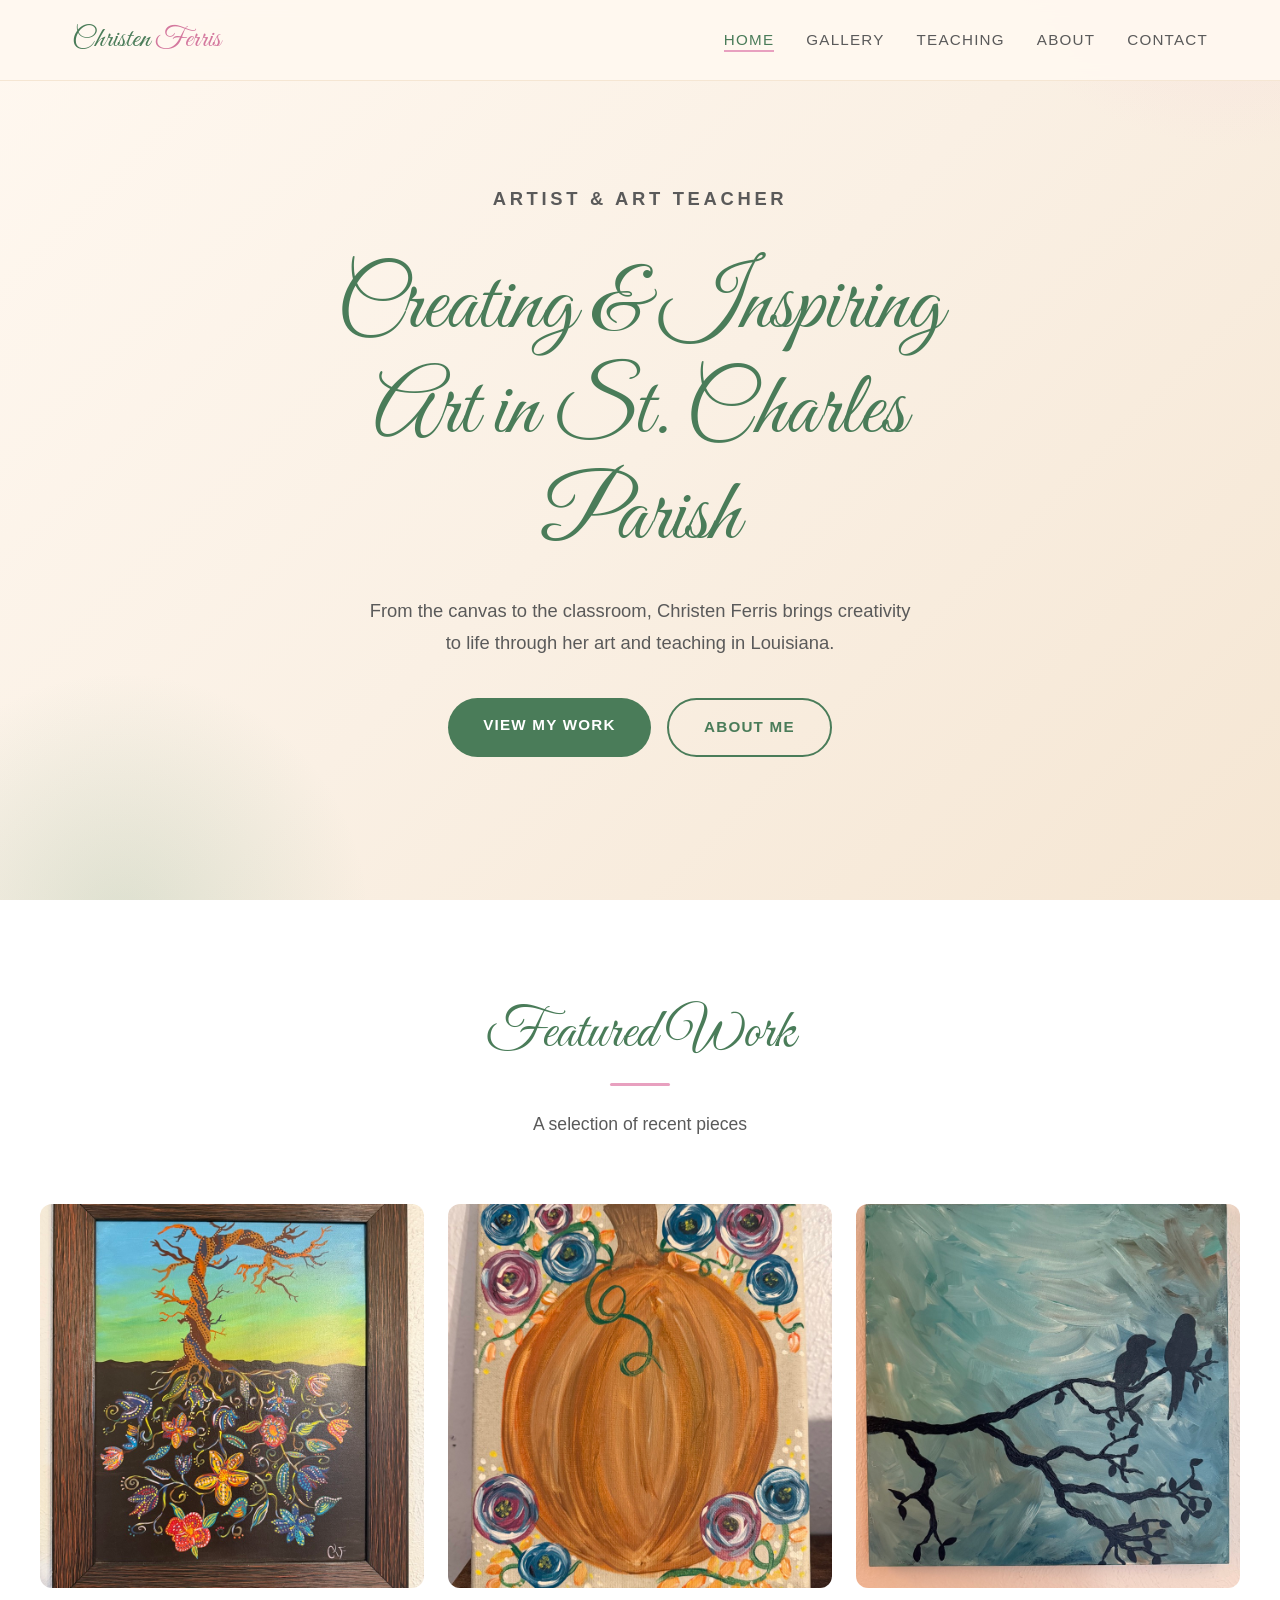
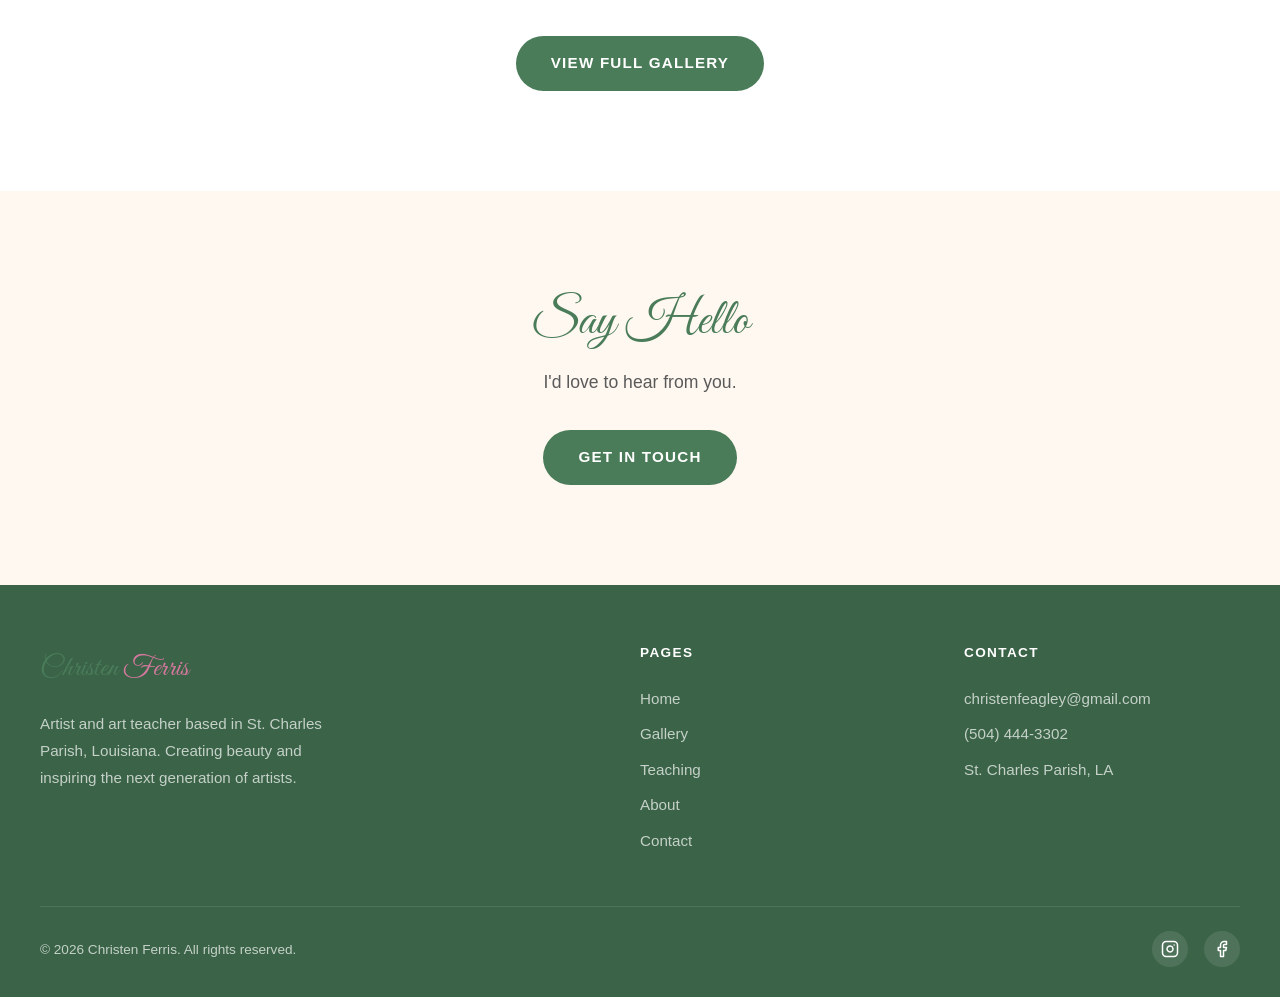
==== commit c6123097: "Add artwork images to gallery and home page Three acrylic paintings: Floral Roots, Pumpkin & Roses, " ====
--- a/index.html
+++ b/index.html
@@ -48,22 +48,13 @@
       </div>
       <div class="gallery-grid">
         <div class="gallery-item">
-          <div class="gallery-placeholder">
-            <svg viewBox="0 0 24 24" fill="none" stroke="currentColor" stroke-width="1.5"><rect x="3" y="3" width="18" height="18" rx="2"/><circle cx="8.5" cy="8.5" r="1.5"/><path d="M21 15l-5-5L5 21"/></svg>
-            <span>Artwork Coming Soon</span>
-          </div>
+          <img src="images/tree-floral-roots.jpg" alt="Tree with floral roots — acrylic painting by Christen Ferris">
         </div>
         <div class="gallery-item">
-          <div class="gallery-placeholder">
-            <svg viewBox="0 0 24 24" fill="none" stroke="currentColor" stroke-width="1.5"><rect x="3" y="3" width="18" height="18" rx="2"/><circle cx="8.5" cy="8.5" r="1.5"/><path d="M21 15l-5-5L5 21"/></svg>
-            <span>Artwork Coming Soon</span>
-          </div>
+          <img src="images/pumpkin-roses.jpg" alt="Pumpkin with roses — acrylic painting by Christen Ferris">
         </div>
         <div class="gallery-item">
-          <div class="gallery-placeholder">
-            <svg viewBox="0 0 24 24" fill="none" stroke="currentColor" stroke-width="1.5"><rect x="3" y="3" width="18" height="18" rx="2"/><circle cx="8.5" cy="8.5" r="1.5"/><path d="M21 15l-5-5L5 21"/></svg>
-            <span>Artwork Coming Soon</span>
-          </div>
+          <img src="images/birds-on-branch.jpg" alt="Birds on a branch silhouette — acrylic painting by Christen Ferris">
         </div>
       </div>
       <div style="text-align: center; margin-top: 3rem;">
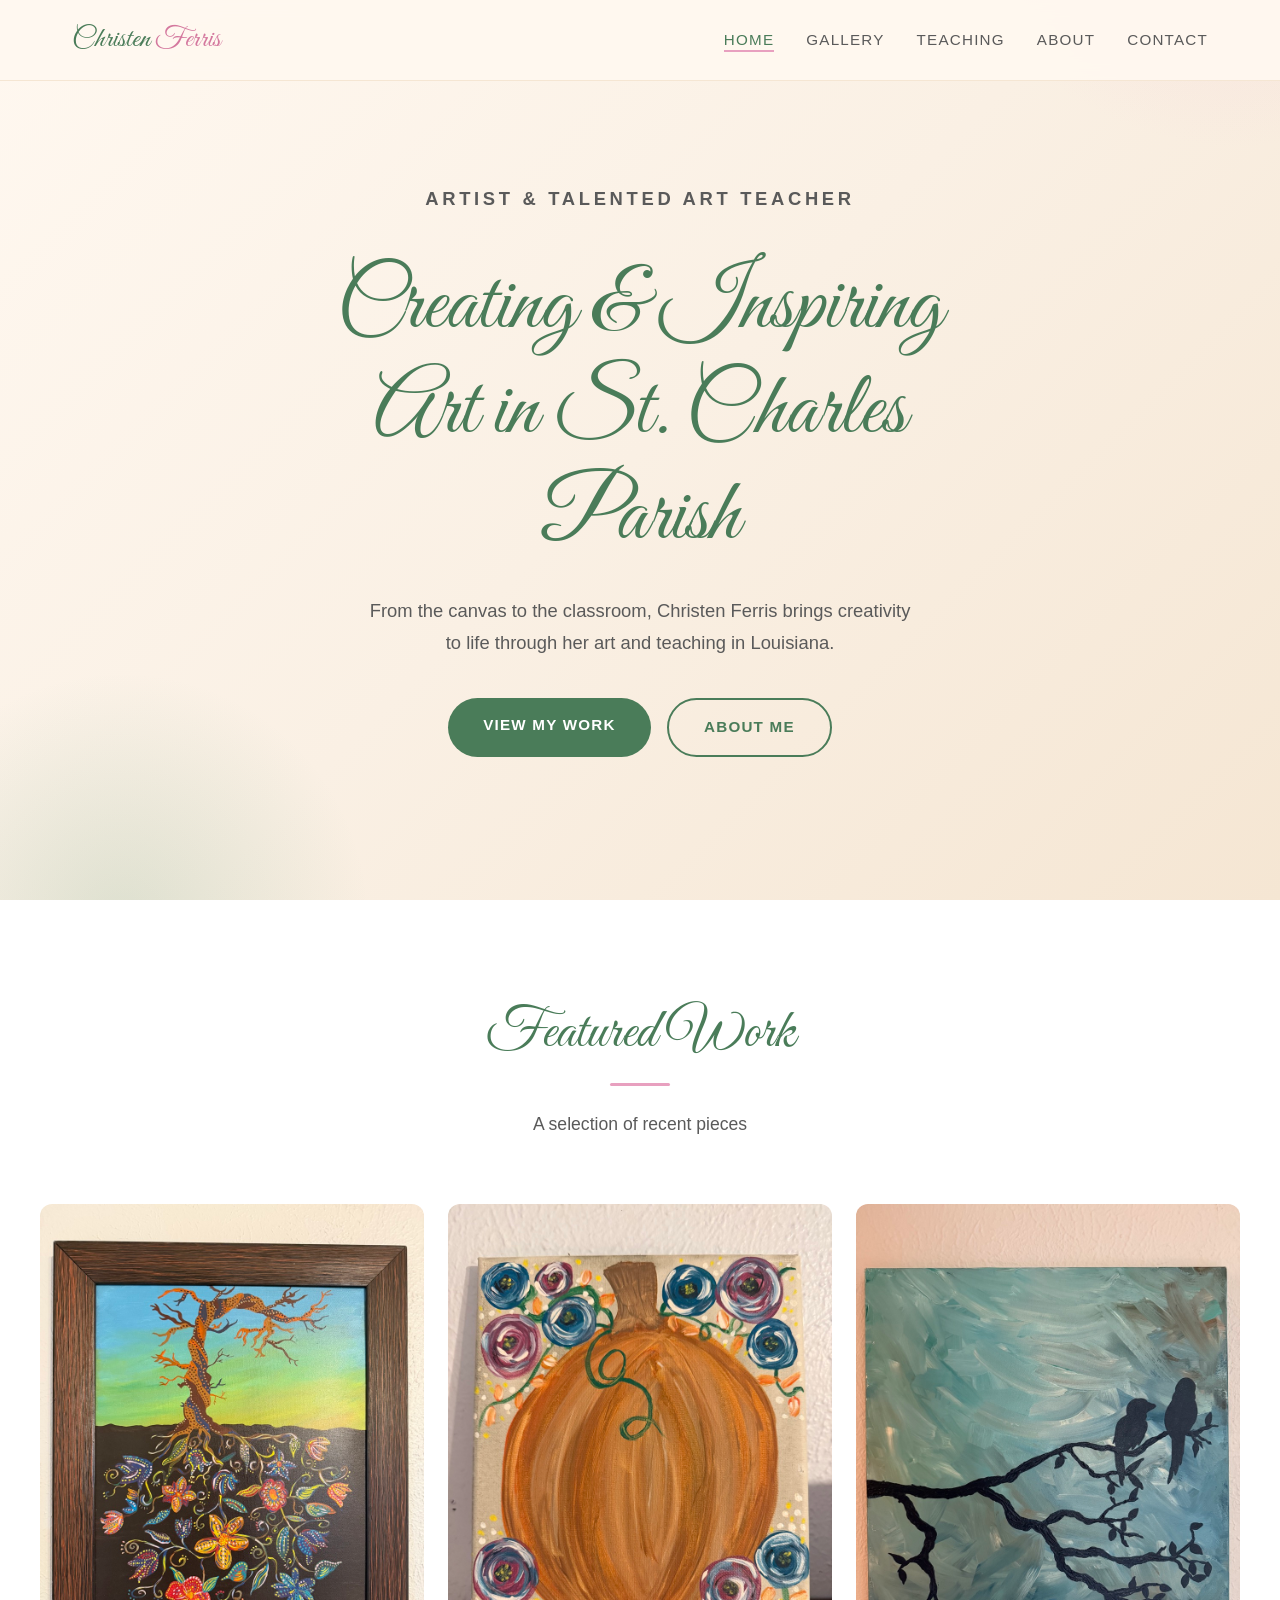
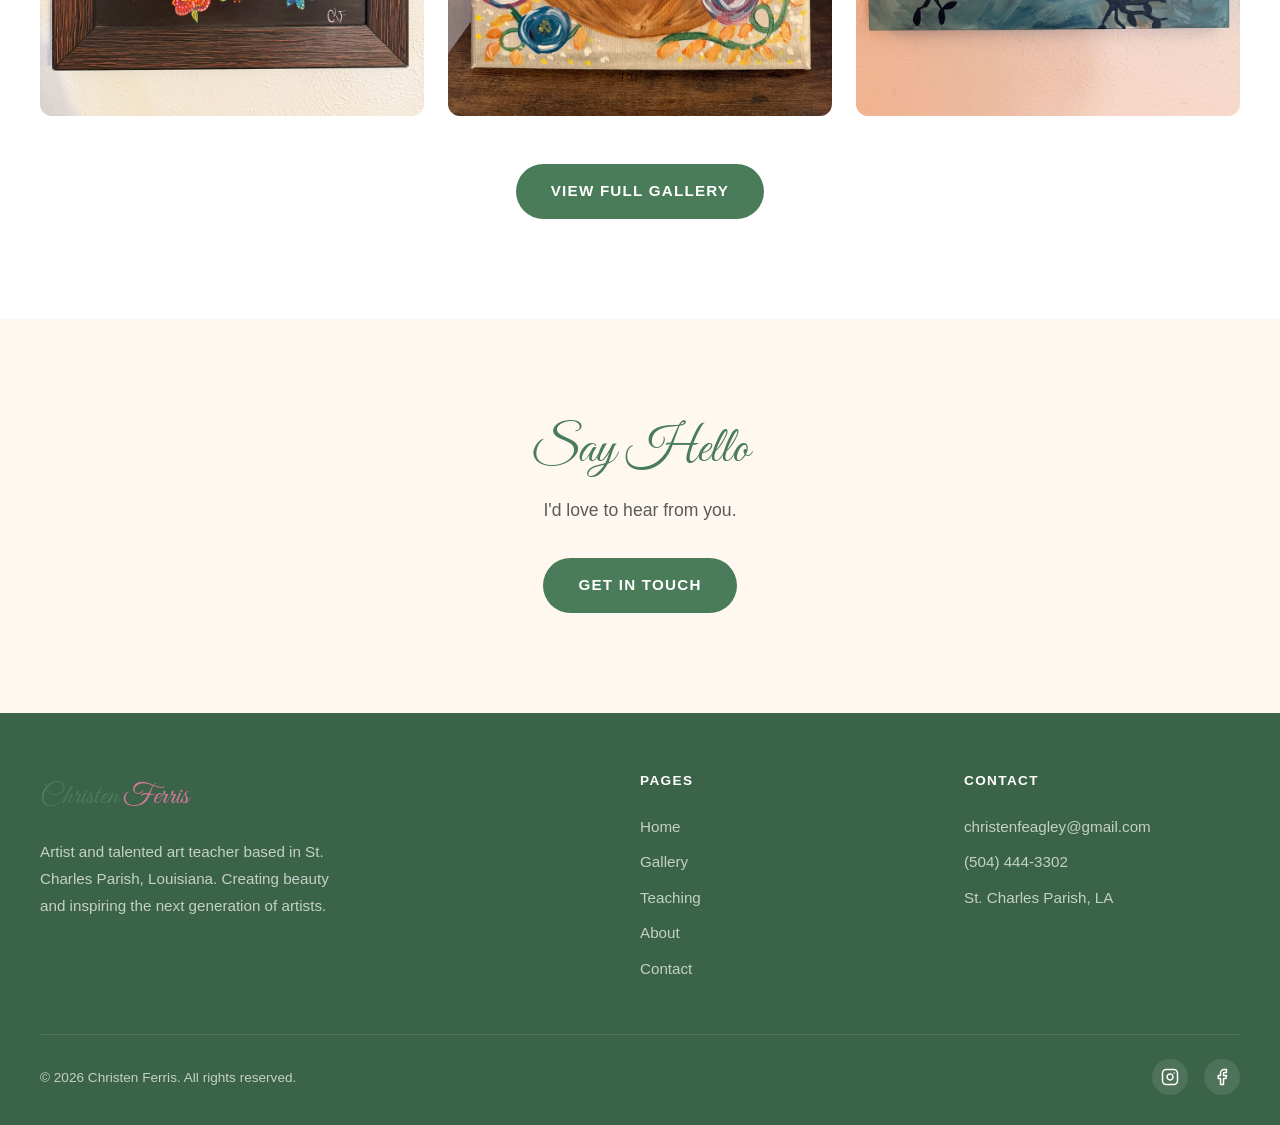
==== commit 9e5ccc0e: "Add lightbox for gallery images and update to talented art teacher Gallery images now expand to full" ====
--- a/index.html
+++ b/index.html
@@ -3,8 +3,8 @@
 <head>
   <meta charset="UTF-8">
   <meta name="viewport" content="width=device-width, initial-scale=1.0">
-  <title>Christen Ferris | Artist & Art Teacher | St. Charles Parish, LA</title>
-  <meta name="description" content="Christen Ferris is an artist and art teacher in St. Charles Parish, Louisiana. Explore her artwork and learn about her passion for teaching.">
+  <title>Christen Ferris | Artist & Talented Art Teacher | St. Charles Parish, LA</title>
+  <meta name="description" content="Christen Ferris is an artist and talented art teacher in St. Charles Parish, Louisiana. Explore her artwork and learn about her passion for teaching.">
   <link rel="stylesheet" href="styles.css">
 </head>
 <body>
@@ -29,7 +29,7 @@
 
   <section class="hero">
     <div class="hero-content">
-      <p class="hero-subtitle">Artist & Art Teacher</p>
+      <p class="hero-subtitle">Artist & Talented Art Teacher</p>
       <h1>Creating & Inspiring Art in St. Charles Parish</h1>
       <p>From the canvas to the classroom, Christen Ferris brings creativity to life through her art and teaching in Louisiana.</p>
       <div class="btn-group">
@@ -75,7 +75,7 @@
     <div class="footer-inner">
       <div class="footer-brand">
         <a href="index.html" class="nav-logo">Christen <span>Ferris</span></a>
-        <p>Artist and art teacher based in St. Charles Parish, Louisiana. Creating beauty and inspiring the next generation of artists.</p>
+        <p>Artist and talented art teacher based in St. Charles Parish, Louisiana. Creating beauty and inspiring the next generation of artists.</p>
       </div>
       <div>
         <h4>Pages</h4>
--- a/styles.css
+++ b/styles.css
@@ -343,16 +343,67 @@
   position: relative;
   overflow: hidden;
   border-radius: 12px;
-  aspect-ratio: 1;
   background: var(--cream-dark);
   cursor: pointer;
 }
 
 .gallery-item img {
   width: 100%;
-  height: 100%;
-  object-fit: cover;
+  height: auto;
+  display: block;
   transition: transform 0.5s ease;
+}
+
+/* ── Lightbox ── */
+
+.lightbox {
+  position: fixed;
+  inset: 0;
+  z-index: 200;
+  background: rgba(0, 0, 0, 0.9);
+  display: flex;
+  align-items: center;
+  justify-content: center;
+  opacity: 0;
+  visibility: hidden;
+  transition: opacity 0.3s ease, visibility 0.3s ease;
+  cursor: pointer;
+}
+
+.lightbox.active {
+  opacity: 1;
+  visibility: visible;
+}
+
+.lightbox img {
+  max-width: 90vw;
+  max-height: 90vh;
+  object-fit: contain;
+  border-radius: 8px;
+  box-shadow: 0 20px 60px rgba(0, 0, 0, 0.5);
+  cursor: default;
+}
+
+.lightbox-close {
+  position: absolute;
+  top: 1.5rem;
+  right: 1.5rem;
+  width: 44px;
+  height: 44px;
+  border: none;
+  background: rgba(255, 255, 255, 0.15);
+  border-radius: 50%;
+  color: white;
+  font-size: 1.5rem;
+  cursor: pointer;
+  display: flex;
+  align-items: center;
+  justify-content: center;
+  transition: background 0.3s ease;
+}
+
+.lightbox-close:hover {
+  background: rgba(255, 255, 255, 0.3);
 }
 
 .gallery-item:hover img {
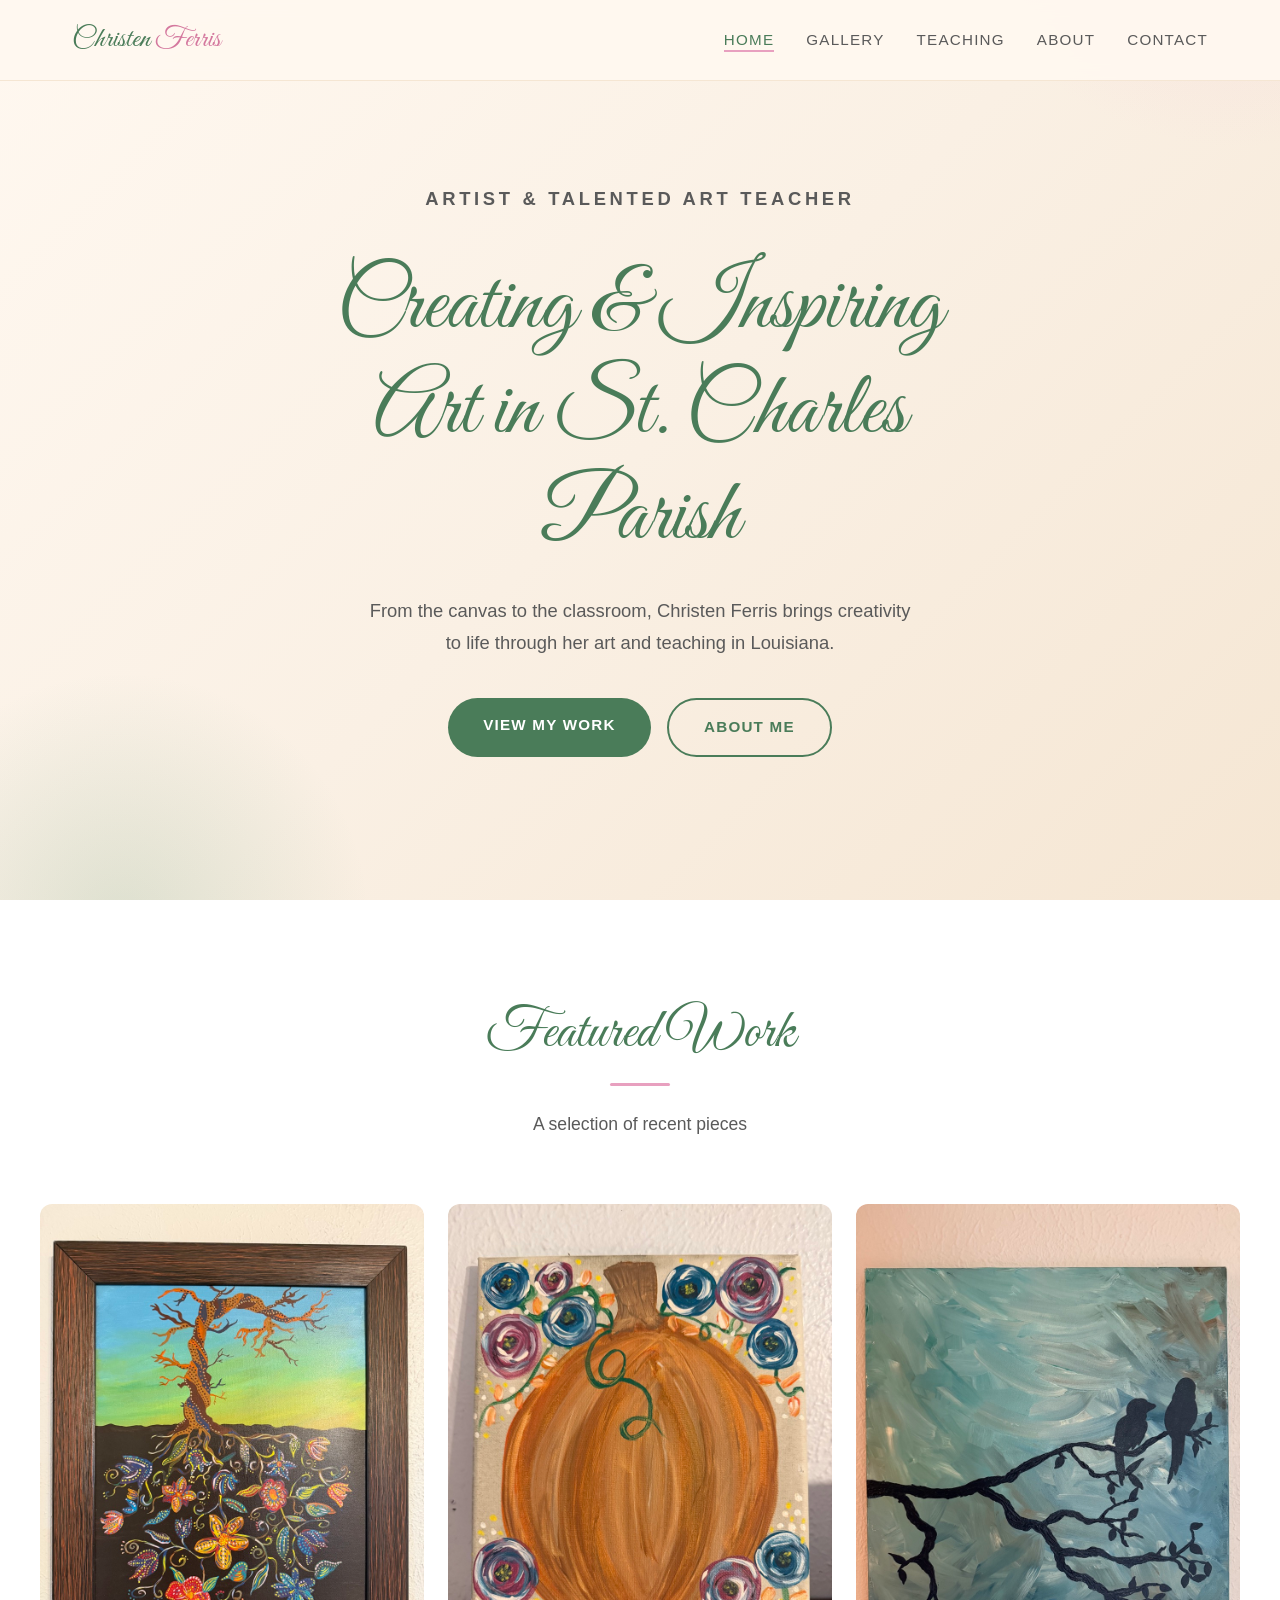
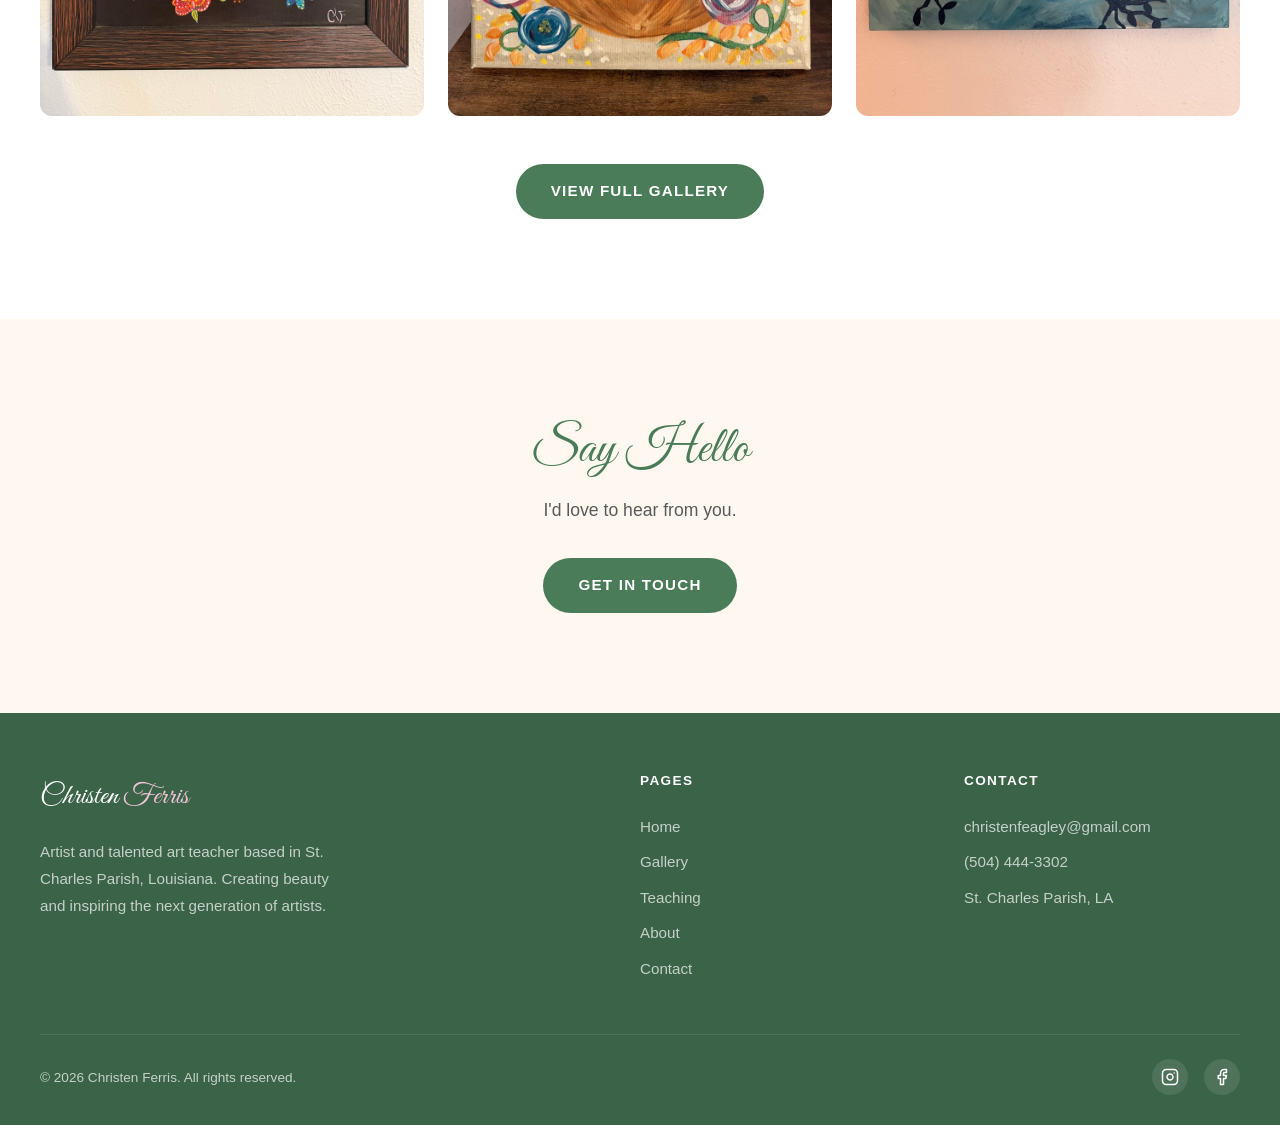
==== commit 653d6d48: "Redesign mobile hamburger menu with animated full-viewport panel Hamburger animates to X with cubic-" ====
--- a/index.html
+++ b/index.html
@@ -26,6 +26,16 @@
       </button>
     </div>
   </nav>
+
+  <div class="mobile-menu" id="mobileMenu">
+    <ul class="mobile-menu-links">
+      <li><a href="index.html" class="active">Home</a></li>
+      <li><a href="gallery.html">Gallery</a></li>
+      <li><a href="teaching.html">Teaching</a></li>
+      <li><a href="about.html">About</a></li>
+      <li><a href="contact.html">Contact</a></li>
+    </ul>
+  </div>
 
   <section class="hero">
     <div class="hero-content">
@@ -112,14 +122,29 @@
   <script>
     const nav = document.getElementById('nav');
     const navToggle = document.getElementById('navToggle');
-    const navLinks = document.getElementById('navLinks');
+    const mobileMenu = document.getElementById('mobileMenu');
 
     window.addEventListener('scroll', () => {
       nav.classList.toggle('scrolled', window.scrollY > 50);
     });
 
-    navToggle.addEventListener('click', () => {
-      navLinks.classList.toggle('open');
+    function toggleMenu() {
+      const opening = !mobileMenu.classList.contains('open');
+      navToggle.classList.toggle('open', opening);
+      mobileMenu.classList.toggle('open', opening);
+      document.body.style.overflow = opening ? 'hidden' : '';
+    }
+
+    navToggle.addEventListener('click', toggleMenu);
+
+    mobileMenu.querySelectorAll('a').forEach(link => {
+      link.addEventListener('click', () => {
+        if (mobileMenu.classList.contains('open')) toggleMenu();
+      });
+    });
+
+    document.addEventListener('keydown', (e) => {
+      if (e.key === 'Escape' && mobileMenu.classList.contains('open')) toggleMenu();
     });
   </script>
 
--- a/styles.css
+++ b/styles.css
@@ -132,20 +132,111 @@
 
 .nav-toggle {
   display: none;
-  flex-direction: column;
-  gap: 5px;
+  align-items: center;
+  justify-content: center;
+  width: 44px;
+  height: 44px;
   cursor: pointer;
   background: none;
   border: none;
-  padding: 0.5rem;
+  padding: 0;
+  position: relative;
+  z-index: 110;
 }
 
 .nav-toggle span {
   display: block;
-  width: 24px;
+  width: 22px;
   height: 2px;
   background: var(--green);
-  transition: all 0.3s ease;
+  position: absolute;
+  transition: transform 0.4s cubic-bezier(0.4, 0, 0.2, 1),
+              opacity 0.4s cubic-bezier(0.4, 0, 0.2, 1);
+}
+
+.nav-toggle span:nth-child(1) {
+  transform: translateY(-7px);
+}
+
+.nav-toggle span:nth-child(3) {
+  transform: translateY(7px);
+}
+
+.nav-toggle.open span:nth-child(1) {
+  transform: rotate(45deg);
+}
+
+.nav-toggle.open span:nth-child(2) {
+  opacity: 0;
+}
+
+.nav-toggle.open span:nth-child(3) {
+  transform: rotate(-45deg);
+}
+
+/* ── Mobile Menu Panel ── */
+
+.mobile-menu {
+  position: fixed;
+  top: 80px;
+  left: 0;
+  right: 0;
+  bottom: 0;
+  z-index: 99;
+  background: var(--cream);
+  display: flex;
+  align-items: center;
+  justify-content: center;
+  clip-path: inset(0 0 100% 0);
+  visibility: hidden;
+  transition: clip-path 0.45s cubic-bezier(0.4, 0, 0.2, 1),
+              visibility 0.45s;
+}
+
+.mobile-menu.open {
+  clip-path: inset(0 0 0 0);
+  visibility: visible;
+}
+
+.mobile-menu-links {
+  list-style: none;
+  text-align: center;
+  padding: 0;
+  margin: 0;
+}
+
+.mobile-menu-links li {
+  opacity: 0;
+  transform: translateY(-10px);
+  transition: opacity 0.35s cubic-bezier(0.4, 0, 0.2, 1),
+              transform 0.35s cubic-bezier(0.4, 0, 0.2, 1);
+}
+
+.mobile-menu.open .mobile-menu-links li {
+  opacity: 1;
+  transform: translateY(0);
+}
+
+.mobile-menu.open .mobile-menu-links li:nth-child(1) { transition-delay: 0.12s; }
+.mobile-menu.open .mobile-menu-links li:nth-child(2) { transition-delay: 0.2s; }
+.mobile-menu.open .mobile-menu-links li:nth-child(3) { transition-delay: 0.28s; }
+.mobile-menu.open .mobile-menu-links li:nth-child(4) { transition-delay: 0.36s; }
+.mobile-menu.open .mobile-menu-links li:nth-child(5) { transition-delay: 0.44s; }
+
+.mobile-menu-links a {
+  font-family: 'Great Vibes', 'Elegant Script', cursive;
+  font-size: 2.2rem;
+  font-weight: 400;
+  color: var(--text-light);
+  letter-spacing: 0.02em;
+  display: block;
+  padding: 0.75rem 0;
+  transition: color 0.3s ease;
+}
+
+.mobile-menu-links a:hover,
+.mobile-menu-links a.active {
+  color: var(--green);
 }
 
 /* ── Hero Section ── */
@@ -798,6 +889,19 @@
 .footer-brand .nav-logo {
   margin-bottom: 1rem;
   display: inline-block;
+  color: var(--white);
+}
+
+.footer-brand .nav-logo span {
+  color: var(--pink-light);
+}
+
+.footer-brand .nav-logo:hover {
+  color: var(--pink-light);
+}
+
+.footer-brand .nav-logo:hover span {
+  color: var(--white);
 }
 
 .footer-brand p {
@@ -869,20 +973,6 @@
 @media (max-width: 768px) {
   .nav-links {
     display: none;
-    position: absolute;
-    top: 80px;
-    left: 0;
-    right: 0;
-    background: var(--cream);
-    flex-direction: column;
-    padding: 2rem;
-    gap: 1rem;
-    border-bottom: 1px solid var(--cream-dark);
-    box-shadow: 0 10px 30px rgba(0, 0, 0, 0.1);
-  }
-
-  .nav-links.open {
-    display: flex;
   }
 
   .nav-toggle {
